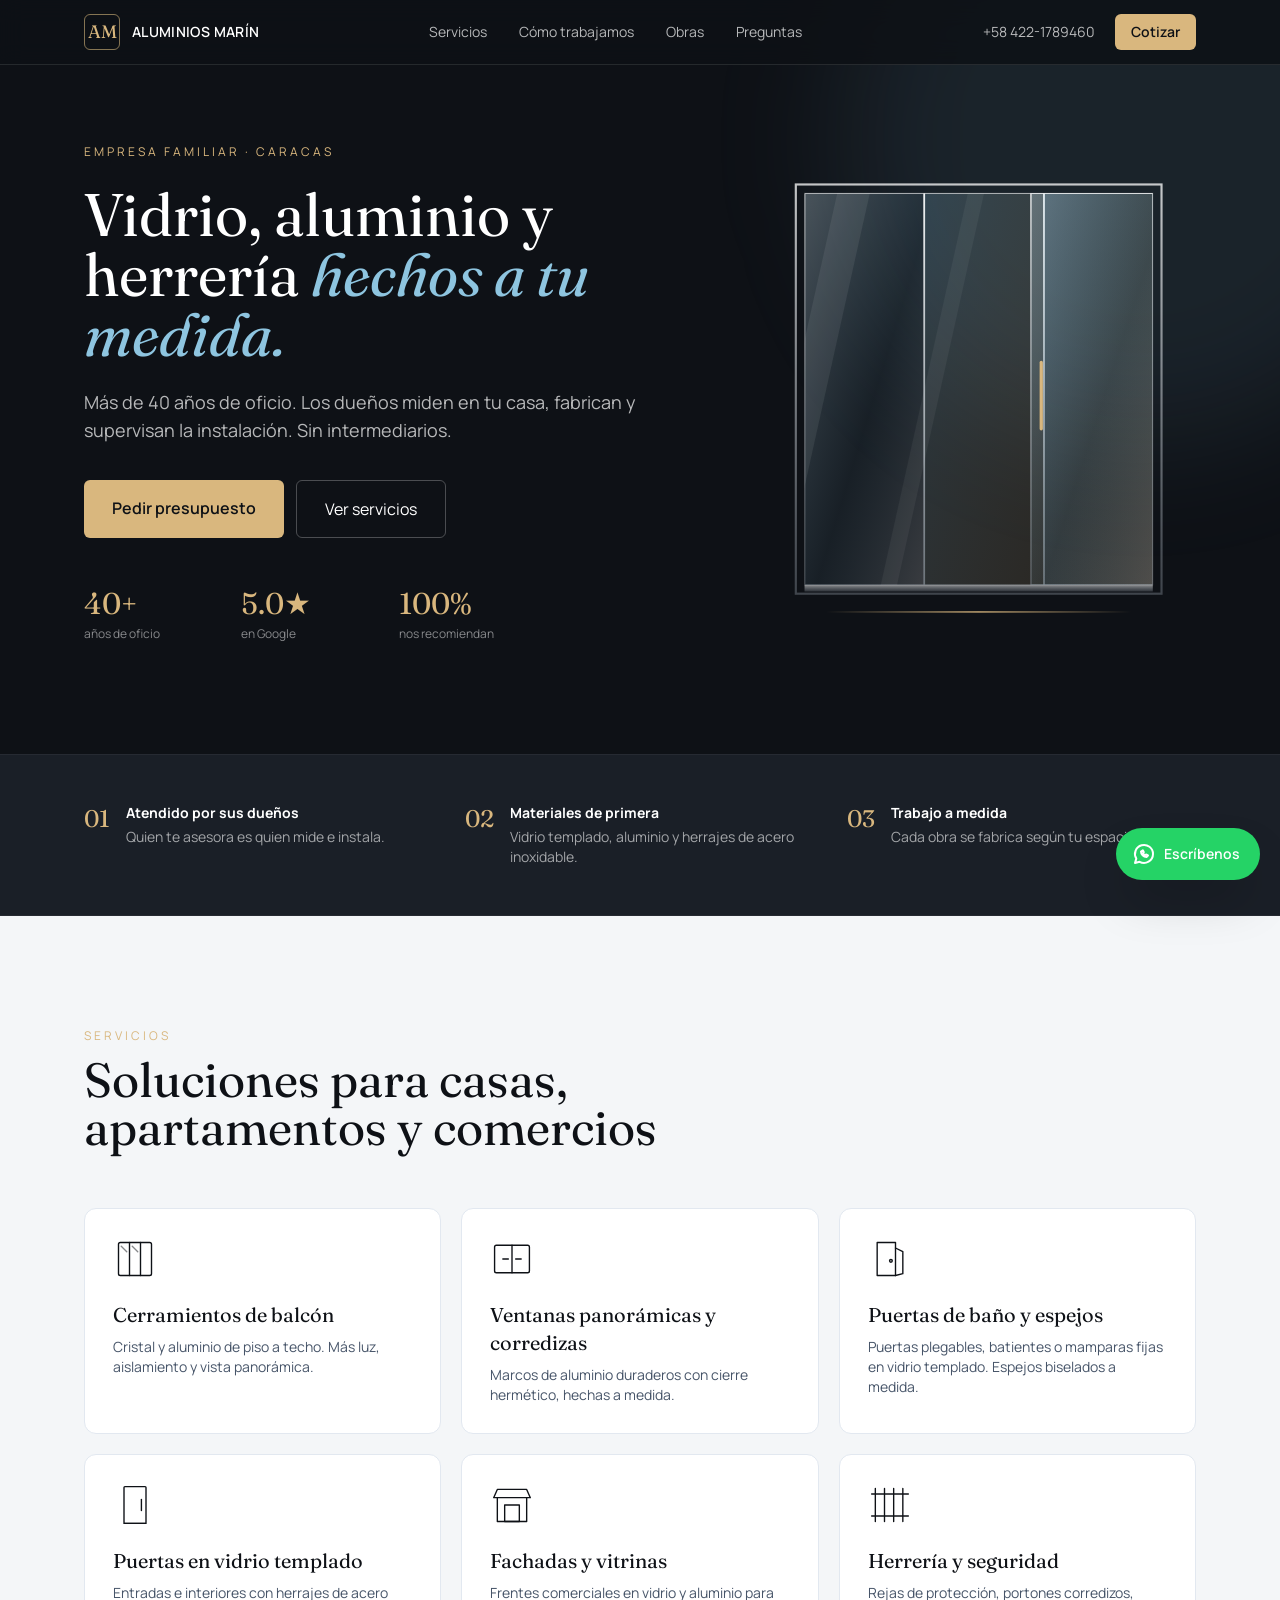
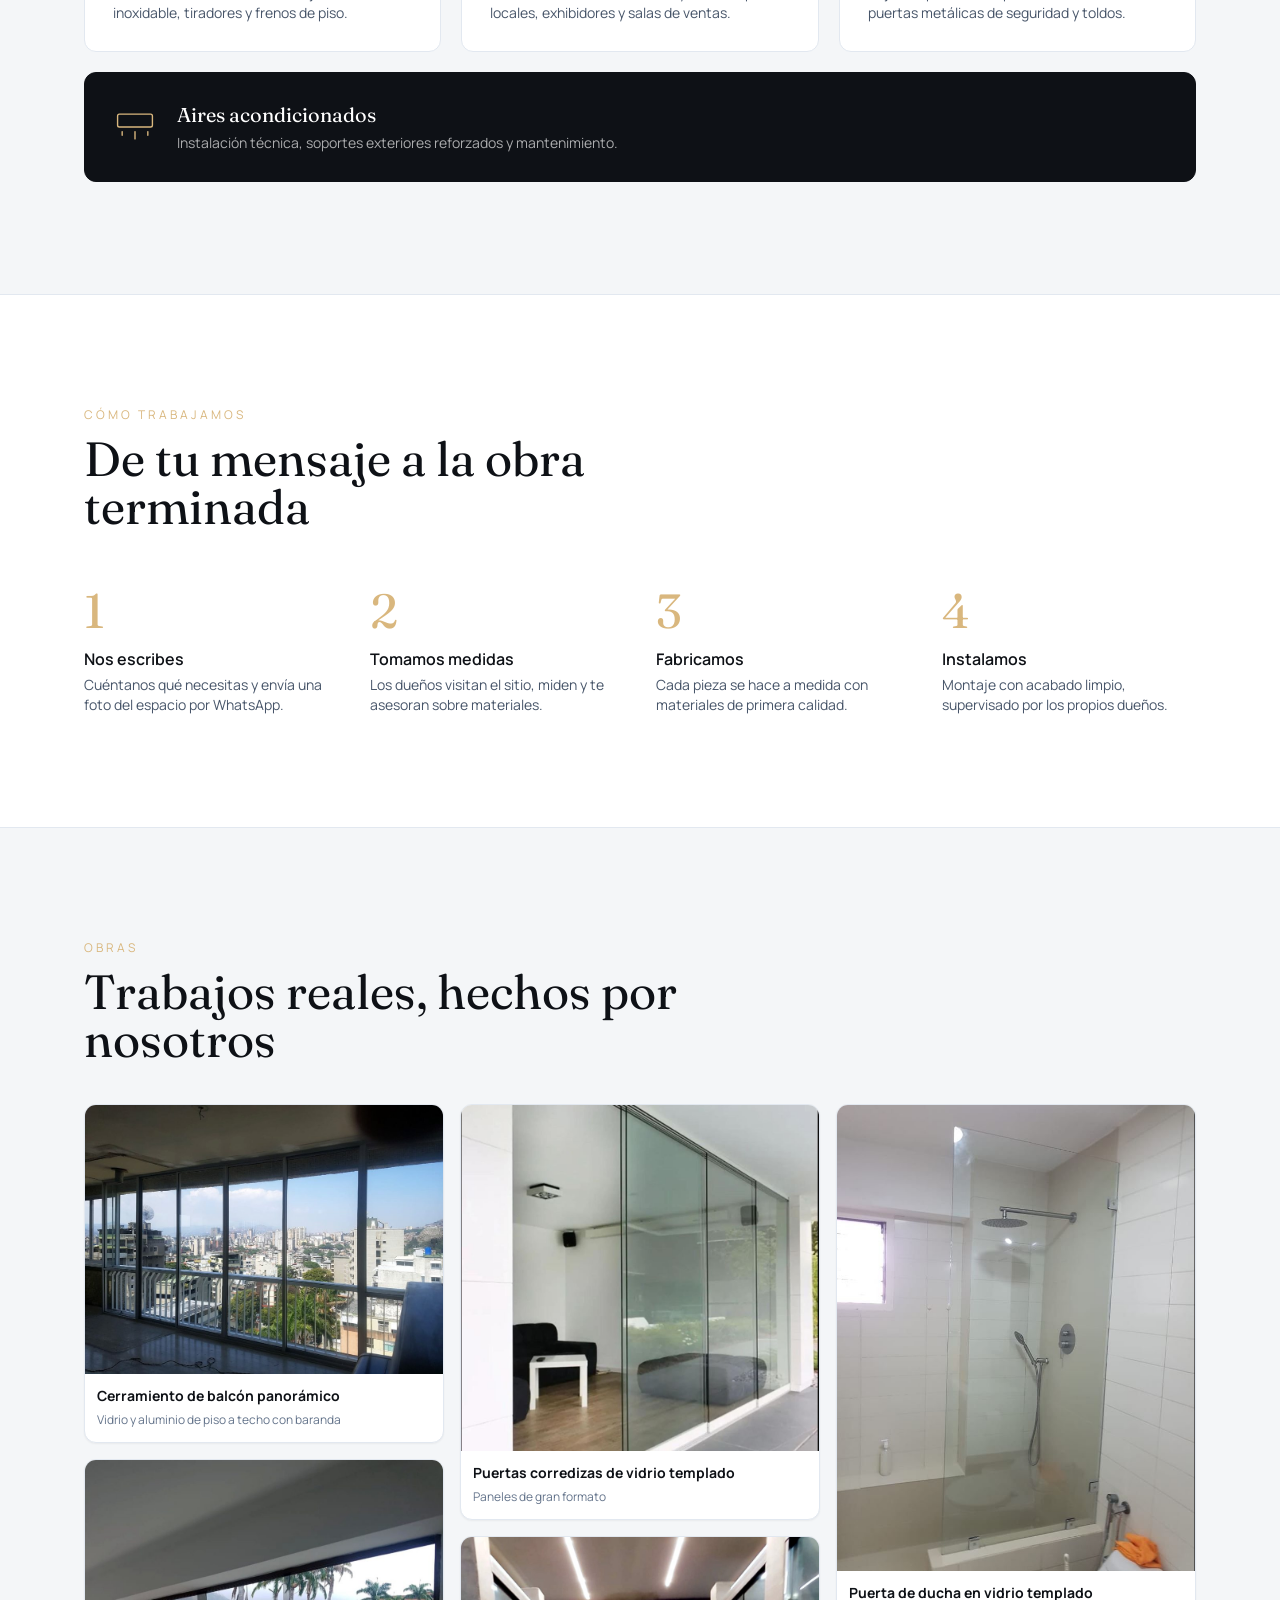
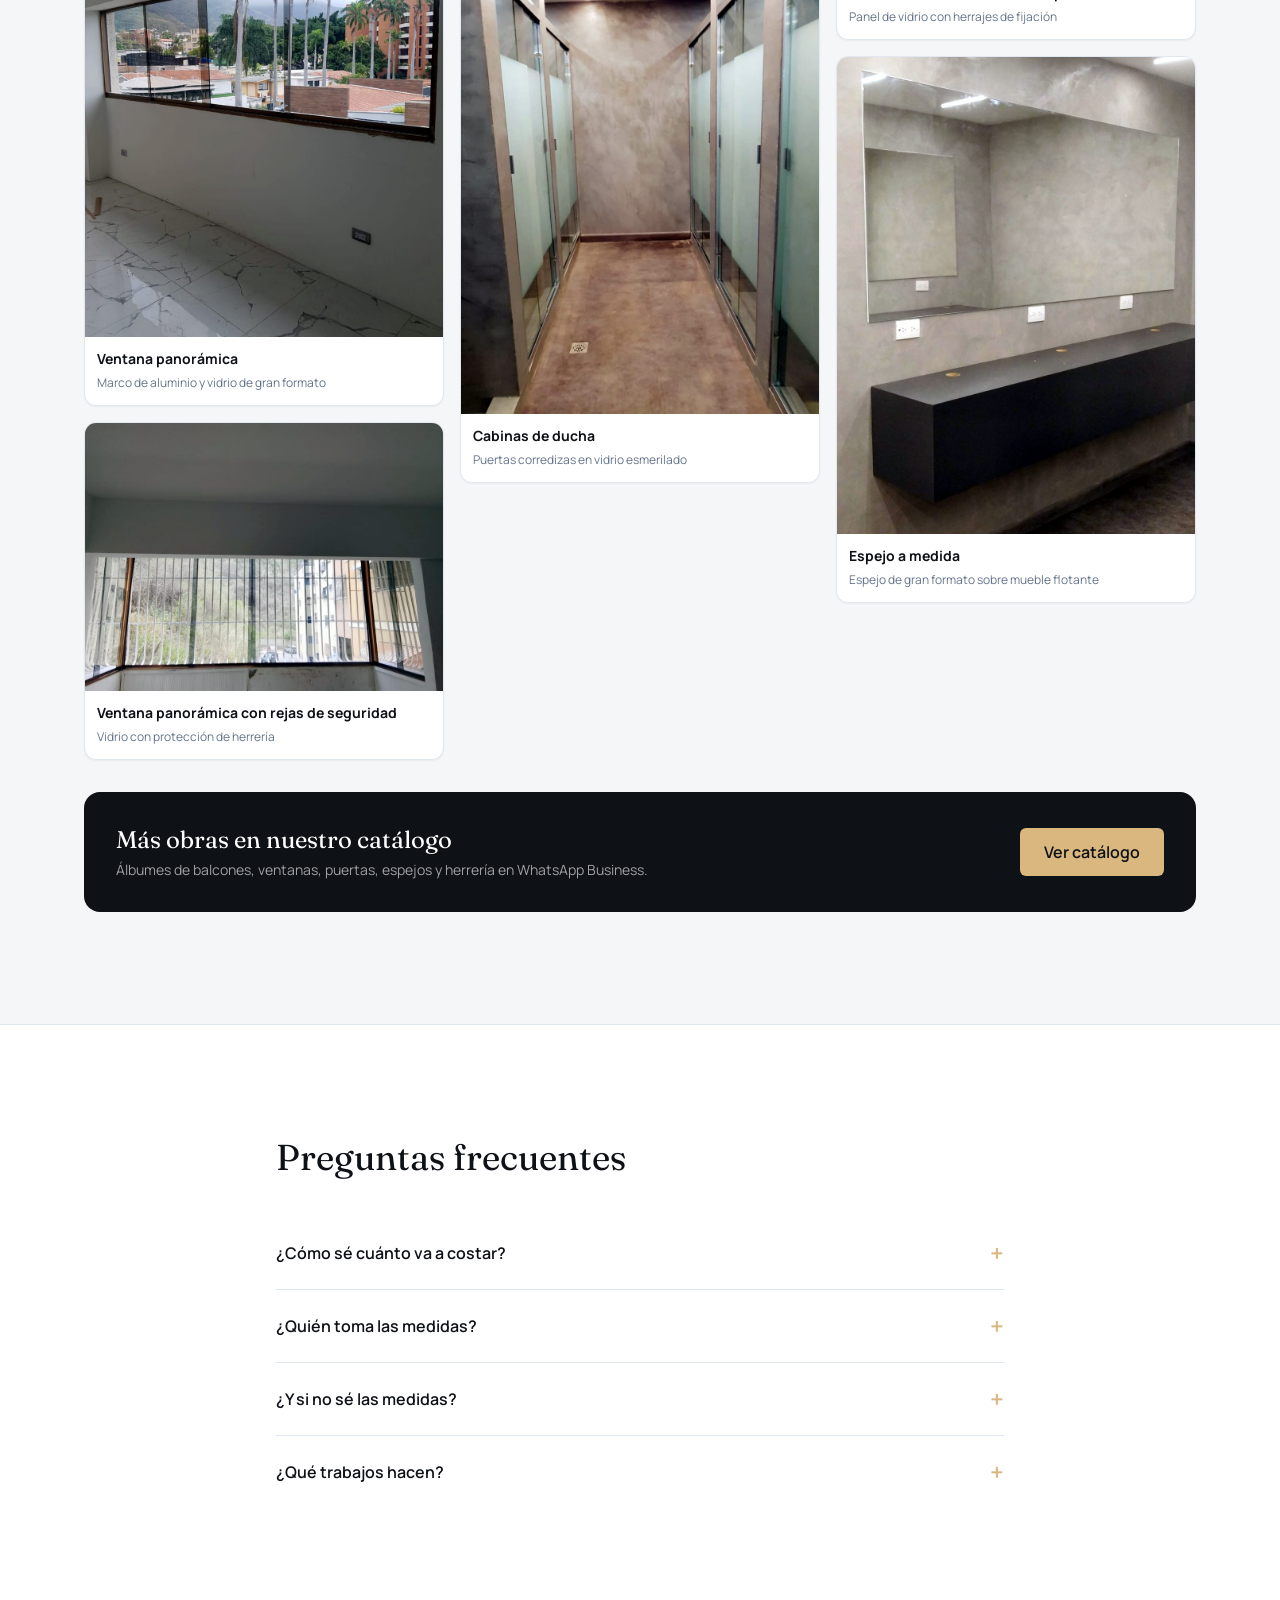
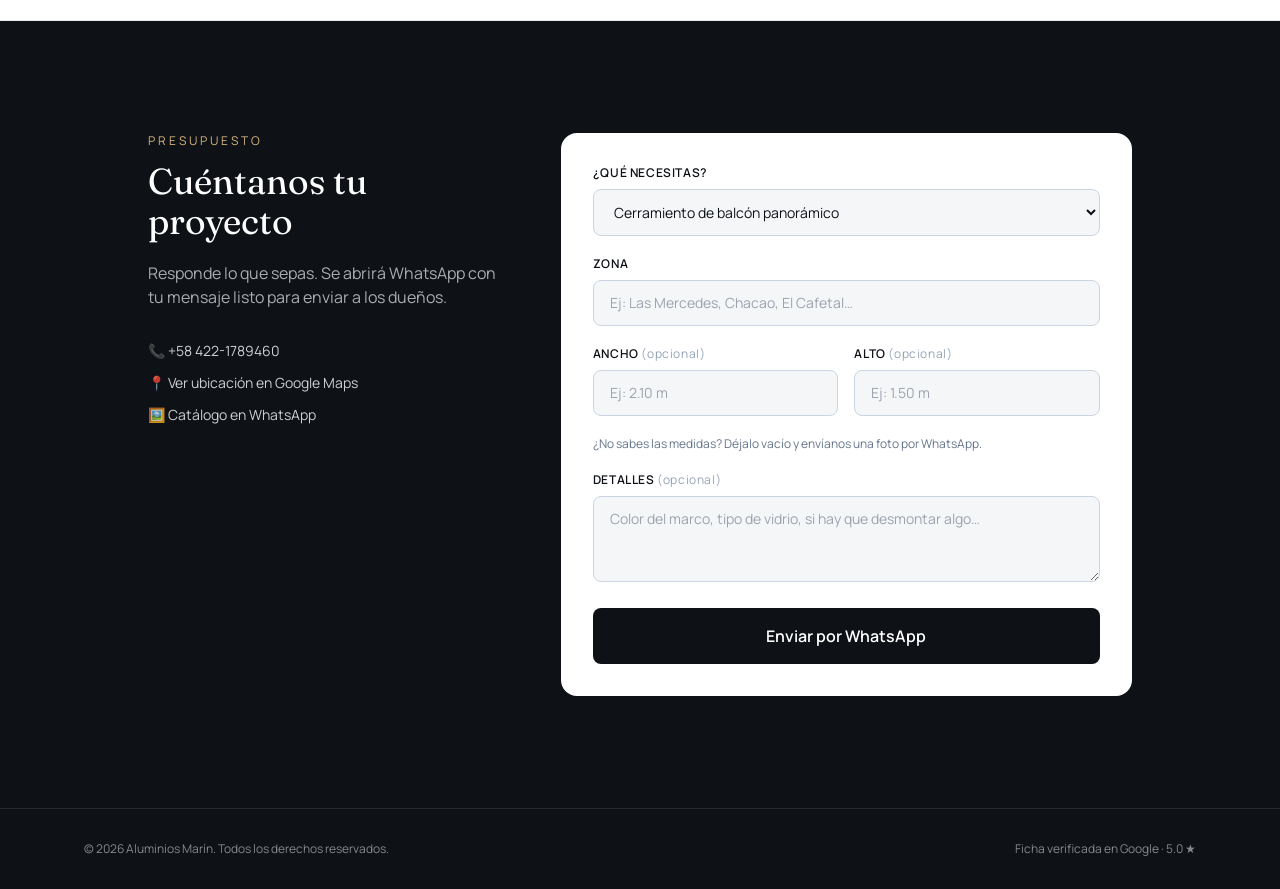
==== index.html @ 62754800 "Rediseño del sitio: CSS compilado, galería de fotos reales, SEO y vista previa para WhatsApp Co-Auth" ====
<!DOCTYPE html>
<html lang="es" class="scroll-smooth">
<head>
<meta charset="UTF-8">
<meta name="viewport" content="width=device-width, initial-scale=1.0">
<title>Aluminios Marín | Cerramientos de Balcón, Ventanas y Puertas de Vidrio en Caracas</title>
<meta name="description" content="Más de 40 años fabricando cerramientos de balcón, ventanas panorámicas, puertas de baño en vidrio templado, espejos y herrería de seguridad en Caracas. Atendido por sus propios dueños.">
<link rel="canonical" href="https://rubenm1906.github.io/aluminios-marin/">
<meta name="theme-color" content="#0e1116">
<link rel="icon" href="favicon.svg" type="image/svg+xml">
<link rel="apple-touch-icon" href="apple-touch-icon.png">

<meta property="og:type" content="website">
<meta property="og:locale" content="es_VE">
<meta property="og:site_name" content="Aluminios Marín">
<meta property="og:url" content="https://rubenm1906.github.io/aluminios-marin/">
<meta property="og:title" content="Aluminios Marín | Vidrio, aluminio y herrería a medida">
<meta property="og:description" content="Más de 40 años de oficio. Los dueños miden, fabrican e instalan. Cotiza por WhatsApp.">
<meta property="og:image" content="https://rubenm1906.github.io/aluminios-marin/og-image.png">
<meta property="og:image:width" content="1200">
<meta property="og:image:height" content="630">
<meta property="og:image:alt" content="Aluminios Marín: cerramientos, ventanas, puertas de vidrio y herrería a medida">
<meta name="twitter:card" content="summary_large_image">
<meta name="twitter:image" content="https://rubenm1906.github.io/aluminios-marin/og-image.png">

<link rel="preconnect" href="https://fonts.googleapis.com">
<link rel="preconnect" href="https://fonts.gstatic.com" crossorigin>
<link href="https://fonts.googleapis.com/css2?family=Fraunces:opsz,wght@9..144,400;9..144,600&family=Manrope:wght@400;500;600;700&display=swap" rel="stylesheet">
<link rel="stylesheet" href="styles.css">


<style>
  body { background:#f4f6f8; }
  .reveal { opacity:0; transform:translateY(24px); transition:opacity .8s ease, transform .8s ease; }
  .reveal.in { opacity:1; transform:none; }
  .glass-grad { background:linear-gradient(135deg, rgba(142,197,224,.35), rgba(142,197,224,.08) 60%, rgba(255,255,255,.25)); }
  @keyframes sheen { 0%{transform:translateX(-140%) skewX(-20deg)} 100%{transform:translateX(340%) skewX(-20deg)} }
  .sheen { animation: sheen 6s ease-in-out infinite; }
  @keyframes slide { 0%,100%{transform:translateX(0)} 50%{transform:translateX(-70px)} }
  .pane-slide { animation: slide 9s ease-in-out infinite; }
  .svc svg { width:44px; height:44px; stroke:currentColor; fill:none; stroke-width:1.5; stroke-linecap:round; stroke-linejoin:round; }
  .svc:hover { transform:translateY(-4px); }
  .svc { transition:transform .3s ease, border-color .3s ease; }
  details > summary { list-style:none; cursor:pointer; }
  details > summary::-webkit-details-marker { display:none; }
  details[open] .plus { transform:rotate(45deg); }
  .plus { transition:transform .25s ease; }
  @media (prefers-reduced-motion: reduce) { .reveal{opacity:1;transform:none;transition:none} .sheen,.pane-slide{animation:none} }
</style>

<script type="application/ld+json">
{
  "@context":"https://schema.org",
  "@type":"HomeAndConstructionBusiness",
  "name":"Aluminios Marín",
  "description":"Cerramientos de balcón, ventanas panorámicas, puertas de vidrio templado, espejos y herrería a medida. Más de 40 años de experiencia.",
  "telephone":"+584221789460",
  "areaServed":"Caracas, Venezuela",
  "aggregateRating":{"@type":"AggregateRating","ratingValue":"5.0","bestRating":"5"},
  "hasMap":"https://maps.app.goo.gl/CcXSpvubEUdtCrMz6?g_st=ac",
  "url":"https://rubenm1906.github.io/aluminios-marin/"
}
</script>
</head>

<body class="font-sans text-ink antialiased selection:bg-champagne selection:text-ink">

<script>
  const WHATSAPP_NUMBER = "584221789460";
  const CATALOG_URL = "https://wa.me/c/584221789460";
  const MAPS_URL = "https://maps.app.goo.gl/CcXSpvubEUdtCrMz6?g_st=ac";
</script>

<!-- HEADER -->
<header id="top" class="fixed inset-x-0 top-0 z-50 bg-ink/85 backdrop-blur-md border-b border-white/10">
  <div class="max-w-6xl mx-auto px-5 h-16 flex items-center justify-between">
    <a href="#" class="flex items-center gap-3">
      <span class="w-9 h-9 rounded-md border border-champagne/60 text-champagne grid place-items-center font-serif text-lg">AM</span>
      <span class="text-white font-semibold tracking-wide text-sm">ALUMINIOS MARÍN</span>
    </a>
    <nav class="hidden md:flex gap-8 text-sm text-white/70">
      <a href="#servicios" class="hover:text-white">Servicios</a>
      <a href="#proceso" class="hover:text-white">Cómo trabajamos</a>
      <a href="#obras" class="hover:text-white">Obras</a>
      <a href="#faq" class="hover:text-white">Preguntas</a>
    </nav>
    <div class="flex items-center gap-2">
      <a href="tel:+584221789460" class="hidden sm:inline text-white/70 hover:text-white text-sm px-3">+58 422-1789460</a>
      <a href="#contacto" class="bg-champagne text-ink text-sm font-semibold px-4 py-2 rounded-md hover:bg-white transition">Cotizar</a>
    </div>
  </div>
</header>

<!-- HERO -->
<section class="relative bg-ink text-white pt-28 pb-20 sm:pt-36 sm:pb-28 overflow-hidden">
  <div class="absolute -top-40 -right-40 w-[600px] h-[600px] rounded-full bg-glass/10 blur-3xl"></div>
  <div class="max-w-6xl mx-auto px-5 grid lg:grid-cols-12 gap-12 items-center relative">
    <div class="lg:col-span-7 reveal">
      <p class="text-champagne text-xs tracking-[.25em] uppercase mb-6">Empresa familiar · Caracas</p>
      <h1 class="font-serif text-4xl sm:text-6xl leading-[1.05] mb-6">
        Vidrio, aluminio y herrería <span class="text-glass italic">hechos a tu medida.</span>
      </h1>
      <p class="text-white/70 text-lg max-w-xl mb-9">
        Más de 40 años de oficio. Los dueños miden en tu casa, fabrican y supervisan la instalación. Sin intermediarios.
      </p>
      <div class="flex flex-col sm:flex-row gap-3">
        <a href="#contacto" class="bg-champagne text-ink font-semibold px-7 py-4 rounded-md text-center hover:bg-white transition">Pedir presupuesto</a>
        <a href="#servicios" class="border border-white/25 px-7 py-4 rounded-md text-center hover:bg-white/10 transition">Ver servicios</a>
      </div>
      <div class="mt-12 grid grid-cols-3 gap-6 max-w-md">
        <div><div class="font-serif text-3xl text-champagne">40+</div><div class="text-xs text-white/50 mt-1">años de oficio</div></div>
        <div><div class="font-serif text-3xl text-champagne">5.0★</div><div class="text-xs text-white/50 mt-1">en Google</div></div>
        <div><div class="font-serif text-3xl text-champagne">100%</div><div class="text-xs text-white/50 mt-1">nos recomiendan</div></div>
      </div>
    </div>

    <!-- Ilustración: paneles de vidrio y aluminio -->
    <div class="lg:col-span-5 reveal" aria-hidden="true">
      <svg viewBox="0 0 400 440" class="w-full max-w-md mx-auto">
        <defs>
          <linearGradient id="gl1" x1="0" y1="0" x2="1" y2="1">
            <stop offset="0" stop-color="#cfe6f2" stop-opacity=".30"/>
            <stop offset=".55" stop-color="#8ec5e0" stop-opacity=".08"/>
            <stop offset="1" stop-color="#ffffff" stop-opacity=".18"/>
          </linearGradient>
          <linearGradient id="gl2" x1="0" y1="0" x2="1" y2="1">
            <stop offset="0" stop-color="#8ec5e0" stop-opacity=".22"/>
            <stop offset="1" stop-color="#d9b77e" stop-opacity=".14"/>
          </linearGradient>
          <linearGradient id="edge" x1="0" y1="0" x2="0" y2="1">
            <stop offset="0" stop-color="#ffffff" stop-opacity=".75"/>
            <stop offset="1" stop-color="#9aa4af" stop-opacity=".35"/>
          </linearGradient>
          <linearGradient id="floor" x1="0" y1="0" x2="1" y2="0">
            <stop offset="0" stop-color="#d9b77e" stop-opacity="0"/>
            <stop offset=".5" stop-color="#d9b77e" stop-opacity=".8"/>
            <stop offset="1" stop-color="#d9b77e" stop-opacity="0"/>
          </linearGradient>
          <clipPath id="frameClip"><rect x="40" y="36" width="320" height="360"/></clipPath>
        </defs>

        <!-- Marco de aluminio (línea fina) -->
        <rect x="32" y="28" width="336" height="376" fill="none" stroke="url(#edge)" stroke-width="2"/>
        <rect x="40" y="36" width="320" height="360" fill="none" stroke="#ffffff" stroke-opacity=".12" stroke-width="1"/>

        <g clip-path="url(#frameClip)">
          <!-- Paneles de vidrio -->
          <rect x="40" y="36" width="110" height="360" fill="url(#gl1)" stroke="url(#edge)" stroke-width="1.5"/>
          <rect x="150" y="36" width="110" height="360" fill="url(#gl2)" stroke="url(#edge)" stroke-width="1.5"/>
          <rect x="260" y="36" width="100" height="360" fill="url(#gl2)" stroke="url(#edge)" stroke-width="1.5"/>
          <g class="pane-slide">
            <rect x="248" y="36" width="116" height="360" fill="url(#gl1)" stroke="url(#edge)" stroke-width="1.5"/>
            <rect x="256" y="190" width="3" height="64" rx="1.5" fill="#d9b77e"/>
          </g>
          <!-- Reflejos fijos -->
          <polygon points="70,36 100,36 20,396 -10,396" fill="#fff" opacity=".07"/>
          <polygon points="190,36 205,36 125,396 110,396" fill="#fff" opacity=".05"/>
          <!-- Brillo que cruza -->
          <rect x="0" y="30" width="36" height="372" fill="#fff" opacity=".12" class="sheen"/>
        </g>

        <!-- Riel inferior -->
        <rect x="40" y="396" width="320" height="6" fill="url(#edge)" opacity=".7"/>
        <rect x="60" y="420" width="280" height="1.5" fill="url(#floor)"/>
      </svg>
    </div>
  </div>
</section>

<!-- CONFIANZA -->
<section class="bg-graphite text-white py-12 border-y border-white/5">
  <div class="max-w-6xl mx-auto px-5 grid sm:grid-cols-3 gap-8 text-sm">
    <div class="reveal flex gap-4"><span class="text-champagne font-serif text-2xl">01</span><p><strong class="block mb-1">Atendido por sus dueños</strong><span class="text-white/60">Quien te asesora es quien mide e instala.</span></p></div>
    <div class="reveal flex gap-4"><span class="text-champagne font-serif text-2xl">02</span><p><strong class="block mb-1">Materiales de primera</strong><span class="text-white/60">Vidrio templado, aluminio y herrajes de acero inoxidable.</span></p></div>
    <div class="reveal flex gap-4"><span class="text-champagne font-serif text-2xl">03</span><p><strong class="block mb-1">Trabajo a medida</strong><span class="text-white/60">Cada obra se fabrica según tu espacio.</span></p></div>
  </div>
</section>

<!-- SERVICIOS -->
<section id="servicios" class="py-20 sm:py-28">
  <div class="max-w-6xl mx-auto px-5">
    <div class="max-w-2xl mb-14 reveal">
      <p class="text-xs tracking-[.25em] uppercase text-champagne mb-3">Servicios</p>
      <h2 class="font-serif text-3xl sm:text-5xl leading-tight">Soluciones para casas, apartamentos y comercios</h2>
    </div>

    <div class="grid sm:grid-cols-2 lg:grid-cols-3 gap-5">

      <article class="svc reveal bg-white border border-slate-200 hover:border-champagne rounded-xl p-7 text-ink">
        <svg viewBox="0 0 48 48"><rect x="6" y="6" width="36" height="36" rx="2"/><path d="M18 6v36M30 6v36"/><path d="M9 10l6 6M21 10l6 6" opacity=".5"/></svg>
        <h3 class="font-serif text-xl mt-5 mb-2">Cerramientos de balcón</h3>
        <p class="text-sm text-slate-600">Cristal y aluminio de piso a techo. Más luz, aislamiento y vista panorámica.</p>
      </article>

      <article class="svc reveal bg-white border border-slate-200 hover:border-champagne rounded-xl p-7 text-ink">
        <svg viewBox="0 0 48 48"><rect x="5" y="9" width="38" height="30" rx="2"/><path d="M24 9v30"/><path d="M28 24h6" /><path d="M14 24h6"/></svg>
        <h3 class="font-serif text-xl mt-5 mb-2">Ventanas panorámicas y corredizas</h3>
        <p class="text-sm text-slate-600">Marcos de aluminio duraderos con cierre hermético, hechas a medida.</p>
      </article>

      <article class="svc reveal bg-white border border-slate-200 hover:border-champagne rounded-xl p-7 text-ink">
        <svg viewBox="0 0 48 48"><path d="M10 6h20v36H10z"/><path d="M30 12l8 4v24l-8 2"/><circle cx="25" cy="26" r="1.5"/></svg>
        <h3 class="font-serif text-xl mt-5 mb-2">Puertas de baño y espejos</h3>
        <p class="text-sm text-slate-600">Puertas plegables, batientes o mamparas fijas en vidrio templado. Espejos biselados a medida.</p>
      </article>

      <article class="svc reveal bg-white border border-slate-200 hover:border-champagne rounded-xl p-7 text-ink">
        <svg viewBox="0 0 48 48"><rect x="12" y="4" width="24" height="40" rx="1"/><path d="M12 44h24"/><path d="M31 18v12"/></svg>
        <h3 class="font-serif text-xl mt-5 mb-2">Puertas en vidrio templado</h3>
        <p class="text-sm text-slate-600">Entradas e interiores con herrajes de acero inoxidable, tiradores y frenos de piso.</p>
      </article>

      <article class="svc reveal bg-white border border-slate-200 hover:border-champagne rounded-xl p-7 text-ink">
        <svg viewBox="0 0 48 48"><path d="M4 16h40l-4-9H8z"/><path d="M8 16v26h32V16"/><rect x="16" y="24" width="16" height="18"/></svg>
        <h3 class="font-serif text-xl mt-5 mb-2">Fachadas y vitrinas</h3>
        <p class="text-sm text-slate-600">Frentes comerciales en vidrio y aluminio para locales, exhibidores y salas de ventas.</p>
      </article>

      <article class="svc reveal bg-white border border-slate-200 hover:border-champagne rounded-xl p-7 text-ink">
        <svg viewBox="0 0 48 48"><path d="M8 6v36M18 6v36M28 6v36M38 6v36"/><path d="M4 12h40M4 36h40"/></svg>
        <h3 class="font-serif text-xl mt-5 mb-2">Herrería y seguridad</h3>
        <p class="text-sm text-slate-600">Rejas de protección, portones corredizos, puertas metálicas de seguridad y toldos.</p>
      </article>

      <article class="svc reveal bg-ink text-white rounded-xl p-7 sm:col-span-2 lg:col-span-3 flex flex-col sm:flex-row sm:items-center gap-5 border border-ink">
        <svg viewBox="0 0 48 48" class="text-champagne shrink-0"><rect x="5" y="10" width="38" height="14" rx="2"/><path d="M10 29v4M24 29v8M38 29v4"/></svg>
        <div>
          <h3 class="font-serif text-xl mb-1">Aires acondicionados</h3>
          <p class="text-sm text-white/65">Instalación técnica, soportes exteriores reforzados y mantenimiento.</p>
        </div>
      </article>
    </div>
  </div>
</section>

<!-- PROCESO -->
<section id="proceso" class="py-20 sm:py-28 bg-white border-y border-slate-200">
  <div class="max-w-6xl mx-auto px-5">
    <div class="max-w-2xl mb-14 reveal">
      <p class="text-xs tracking-[.25em] uppercase text-champagne mb-3">Cómo trabajamos</p>
      <h2 class="font-serif text-3xl sm:text-5xl leading-tight">De tu mensaje a la obra terminada</h2>
    </div>
    <ol class="grid md:grid-cols-4 gap-8">
      <li class="reveal"><div class="font-serif text-5xl text-champagne mb-3">1</div><h3 class="font-semibold mb-1">Nos escribes</h3><p class="text-sm text-slate-600">Cuéntanos qué necesitas y envía una foto del espacio por WhatsApp.</p></li>
      <li class="reveal"><div class="font-serif text-5xl text-champagne mb-3">2</div><h3 class="font-semibold mb-1">Tomamos medidas</h3><p class="text-sm text-slate-600">Los dueños visitan el sitio, miden y te asesoran sobre materiales.</p></li>
      <li class="reveal"><div class="font-serif text-5xl text-champagne mb-3">3</div><h3 class="font-semibold mb-1">Fabricamos</h3><p class="text-sm text-slate-600">Cada pieza se hace a medida con materiales de primera calidad.</p></li>
      <li class="reveal"><div class="font-serif text-5xl text-champagne mb-3">4</div><h3 class="font-semibold mb-1">Instalamos</h3><p class="text-sm text-slate-600">Montaje con acabado limpio, supervisado por los propios dueños.</p></li>
    </ol>
  </div>
</section>

<!-- OBRAS -->
<section id="obras" class="py-20 sm:py-28">
  <div class="max-w-6xl mx-auto px-5">
    <div class="max-w-2xl mb-10 reveal">
      <p class="text-xs tracking-[.25em] uppercase text-champagne mb-3">Obras</p>
      <h2 class="font-serif text-3xl sm:text-5xl leading-tight">Trabajos reales, hechos por nosotros</h2>
    </div>
    <div class="columns-2 md:columns-3 gap-4">
      <figure class="reveal break-inside-avoid mb-4 overflow-hidden rounded-xl bg-white border border-slate-200 shadow-sm">
        <a href="fotos/balcon-panoramico.jpg" target="_blank" rel="noopener"><img src="fotos/balcon-panoramico.jpg" width="900" height="675" loading="lazy" alt="Cerramiento de balcón panorámico: vidrio y aluminio de piso a techo con baranda" class="w-full h-auto block"></a>
        <figcaption class="p-3"><strong class="block text-sm">Cerramiento de balcón panorámico</strong><span class="text-xs text-slate-500">Vidrio y aluminio de piso a techo con baranda</span></figcaption>
      </figure>
      <figure class="reveal break-inside-avoid mb-4 overflow-hidden rounded-xl bg-white border border-slate-200 shadow-sm">
        <a href="fotos/ventana-panoramica.jpg" target="_blank" rel="noopener"><img src="fotos/ventana-panoramica.jpg" width="900" height="1200" loading="lazy" alt="Ventana panorámica: marco de aluminio y vidrio de gran formato" class="w-full h-auto block"></a>
        <figcaption class="p-3"><strong class="block text-sm">Ventana panorámica</strong><span class="text-xs text-slate-500">Marco de aluminio y vidrio de gran formato</span></figcaption>
      </figure>
      <figure class="reveal break-inside-avoid mb-4 overflow-hidden rounded-xl bg-white border border-slate-200 shadow-sm">
        <a href="fotos/ventana-panoramica-rejas.jpg" target="_blank" rel="noopener"><img src="fotos/ventana-panoramica-rejas.jpg" width="900" height="675" loading="lazy" alt="Ventana panorámica con rejas de seguridad: vidrio con protección de herrería" class="w-full h-auto block"></a>
        <figcaption class="p-3"><strong class="block text-sm">Ventana panorámica con rejas de seguridad</strong><span class="text-xs text-slate-500">Vidrio con protección de herrería</span></figcaption>
      </figure>
      <figure class="reveal break-inside-avoid mb-4 overflow-hidden rounded-xl bg-white border border-slate-200 shadow-sm">
        <a href="fotos/puertas-corredizas-vidrio.jpg" target="_blank" rel="noopener"><img src="fotos/puertas-corredizas-vidrio.jpg" width="868" height="839" loading="lazy" alt="Puertas corredizas de vidrio templado: paneles de gran formato" class="w-full h-auto block"></a>
        <figcaption class="p-3"><strong class="block text-sm">Puertas corredizas de vidrio templado</strong><span class="text-xs text-slate-500">Paneles de gran formato</span></figcaption>
      </figure>
      <figure class="reveal break-inside-avoid mb-4 overflow-hidden rounded-xl bg-white border border-slate-200 shadow-sm">
        <a href="fotos/cabinas-ducha.jpg" target="_blank" rel="noopener"><img src="fotos/cabinas-ducha.jpg" width="900" height="1200" loading="lazy" alt="Cabinas de ducha: puertas corredizas en vidrio esmerilado" class="w-full h-auto block"></a>
        <figcaption class="p-3"><strong class="block text-sm">Cabinas de ducha</strong><span class="text-xs text-slate-500">Puertas corredizas en vidrio esmerilado</span></figcaption>
      </figure>
      <figure class="reveal break-inside-avoid mb-4 overflow-hidden rounded-xl bg-white border border-slate-200 shadow-sm">
        <a href="fotos/puerta-ducha-vidrio.jpg" target="_blank" rel="noopener"><img src="fotos/puerta-ducha-vidrio.jpg" width="690" height="898" loading="lazy" alt="Puerta de ducha en vidrio templado: panel de vidrio con herrajes de fijación" class="w-full h-auto block"></a>
        <figcaption class="p-3"><strong class="block text-sm">Puerta de ducha en vidrio templado</strong><span class="text-xs text-slate-500">Panel de vidrio con herrajes de fijación</span></figcaption>
      </figure>
      <figure class="reveal break-inside-avoid mb-4 overflow-hidden rounded-xl bg-white border border-slate-200 shadow-sm">
        <a href="fotos/espejo-a-medida.jpg" target="_blank" rel="noopener"><img src="fotos/espejo-a-medida.jpg" width="900" height="1200" loading="lazy" alt="Espejo a medida: espejo de gran formato sobre mueble flotante" class="w-full h-auto block"></a>
        <figcaption class="p-3"><strong class="block text-sm">Espejo a medida</strong><span class="text-xs text-slate-500">Espejo de gran formato sobre mueble flotante</span></figcaption>
      </figure>
    </div>
    <div class="reveal mt-8 bg-ink text-white rounded-2xl p-8 flex flex-col sm:flex-row items-center justify-between gap-5">
      <div>
        <h3 class="font-serif text-2xl mb-1">Más obras en nuestro catálogo</h3>
        <p class="text-white/60 text-sm">Álbumes de balcones, ventanas, puertas, espejos y herrería en WhatsApp Business.</p>
      </div>
      <a href="https://wa.me/c/584221789460" target="_blank" rel="noopener" class="bg-champagne text-ink font-semibold px-6 py-3 rounded-md hover:bg-white transition whitespace-nowrap">Ver catálogo</a>
    </div>
  </div>
</section>

<!-- FAQ -->
<section id="faq" class="py-20 sm:py-28 bg-white border-y border-slate-200">
  <div class="max-w-3xl mx-auto px-5">
    <h2 class="font-serif text-3xl sm:text-4xl mb-10 reveal">Preguntas frecuentes</h2>
    <div class="divide-y divide-slate-200 reveal">
      <details class="py-5"><summary class="flex justify-between items-center font-semibold">¿Cómo sé cuánto va a costar?<span class="plus text-2xl text-champagne">+</span></summary><p class="text-sm text-slate-600 mt-3">Llena el formulario o escríbenos por WhatsApp con medidas aproximadas y una foto. Los dueños te responden con una estimación.</p></details>
      <details class="py-5"><summary class="flex justify-between items-center font-semibold">¿Quién toma las medidas?<span class="plus text-2xl text-champagne">+</span></summary><p class="text-sm text-slate-600 mt-3">Los propios dueños de la empresa visitan el sitio, toman las medidas e inspeccionan la instalación.</p></details>
      <details class="py-5"><summary class="flex justify-between items-center font-semibold">¿Y si no sé las medidas?<span class="plus text-2xl text-champagne">+</span></summary><p class="text-sm text-slate-600 mt-3">No hay problema. Con una foto y la zona donde estás podemos orientarte, y la medida exacta la tomamos en sitio.</p></details>
      <details class="py-5"><summary class="flex justify-between items-center font-semibold">¿Qué trabajos hacen?<span class="plus text-2xl text-champagne">+</span></summary><p class="text-sm text-slate-600 mt-3">Cerramientos de balcón, ventanas, puertas y mamparas de vidrio templado, espejos, fachadas comerciales, herrería de seguridad, toldos e instalación de aires acondicionados.</p></details>
      <!-- Puedes añadir: zonas de cobertura, formas de pago, garantía, tiempos de entrega -->
    </div>
  </div>
</section>

<!-- CONTACTO -->
<section id="contacto" class="py-20 sm:py-28 bg-ink text-white">
  <div class="max-w-5xl mx-auto px-5 grid lg:grid-cols-5 gap-12">
    <div class="lg:col-span-2 reveal">
      <p class="text-xs tracking-[.25em] uppercase text-champagne mb-3">Presupuesto</p>
      <h2 class="font-serif text-3xl sm:text-4xl leading-tight mb-5">Cuéntanos tu proyecto</h2>
      <p class="text-white/65 mb-8">Responde lo que sepas. Se abrirá WhatsApp con tu mensaje listo para enviar a los dueños.</p>
      <ul class="space-y-3 text-sm text-white/80">
        <li><a href="tel:+584221789460" class="hover:text-champagne">📞 +58 422-1789460</a></li>
        <li><a href="https://maps.app.goo.gl/CcXSpvubEUdtCrMz6?g_st=ac" target="_blank" rel="noopener" class="hover:text-champagne">📍 Ver ubicación en Google Maps</a></li>
        <li><a href="https://wa.me/c/584221789460" target="_blank" rel="noopener" class="hover:text-champagne">🖼️ Catálogo en WhatsApp</a></li>
      </ul>
    </div>

    <form id="quoteForm" onsubmit="handleQuoteSubmit(event)" class="lg:col-span-3 bg-white text-ink rounded-2xl p-6 sm:p-8 space-y-5 reveal">
      <div>
        <label for="quoteService" class="block text-xs font-semibold uppercase tracking-wider mb-2">¿Qué necesitas?</label>
        <select id="quoteService" required class="w-full px-4 py-3 bg-mist border border-slate-300 rounded-lg focus:ring-2 focus:ring-champagne outline-none text-sm">
          <option>Cerramiento de balcón panorámico</option>
          <option>Ventanas panorámicas y corredizas</option>
          <option>Puerta de baño o espejo a medida</option>
          <option>Puerta batiente en vidrio templado</option>
          <option>Fachada o vitrina comercial</option>
          <option>Herrería (rejas, portones, toldos)</option>
          <option>Aire acondicionado (instalación / mantenimiento)</option>
        </select>
      </div>
      <div>
        <label for="quoteZone" class="block text-xs font-semibold uppercase tracking-wider mb-2">Zona</label>
        <input id="quoteZone" required placeholder="Ej: Las Mercedes, Chacao, El Cafetal…" class="w-full px-4 py-3 bg-mist border border-slate-300 rounded-lg focus:ring-2 focus:ring-champagne outline-none text-sm">
      </div>
      <div class="grid sm:grid-cols-2 gap-4">
        <div>
          <label for="quoteWidth" class="block text-xs font-semibold uppercase tracking-wider mb-2">Ancho <span class="text-slate-400 normal-case font-normal">(opcional)</span></label>
          <input id="quoteWidth" placeholder="Ej: 2.10 m" class="w-full px-4 py-3 bg-mist border border-slate-300 rounded-lg focus:ring-2 focus:ring-champagne outline-none text-sm">
        </div>
        <div>
          <label for="quoteHeight" class="block text-xs font-semibold uppercase tracking-wider mb-2">Alto <span class="text-slate-400 normal-case font-normal">(opcional)</span></label>
          <input id="quoteHeight" placeholder="Ej: 1.50 m" class="w-full px-4 py-3 bg-mist border border-slate-300 rounded-lg focus:ring-2 focus:ring-champagne outline-none text-sm">
        </div>
      </div>
      <p class="text-xs text-slate-500 -mt-2">¿No sabes las medidas? Déjalo vacío y envíanos una foto por WhatsApp.</p>
      <div>
        <label for="quoteDetails" class="block text-xs font-semibold uppercase tracking-wider mb-2">Detalles <span class="text-slate-400 normal-case font-normal">(opcional)</span></label>
        <textarea id="quoteDetails" rows="3" placeholder="Color del marco, tipo de vidrio, si hay que desmontar algo…" class="w-full px-4 py-3 bg-mist border border-slate-300 rounded-lg focus:ring-2 focus:ring-champagne outline-none text-sm"></textarea>
      </div>
      <button type="submit" class="w-full py-4 bg-ink hover:bg-champagne hover:text-ink text-white font-semibold rounded-lg transition">Enviar por WhatsApp</button>
    </form>
  </div>
</section>

<!-- FOOTER -->
<footer class="bg-ink border-t border-white/10 text-white/50 text-xs py-8">
  <div class="max-w-6xl mx-auto px-5 flex flex-col sm:flex-row justify-between gap-3">
    <span>© <span id="year"></span> Aluminios Marín. Todos los derechos reservados.</span>
    <a href="https://maps.app.goo.gl/CcXSpvubEUdtCrMz6?g_st=ac" target="_blank" rel="noopener" class="hover:text-white">Ficha verificada en Google · 5.0 ★</a>
  </div>
</footer>

<!-- Botón flotante: abre chat directo con mensaje precargado -->
<a id="fab" href="#" target="_blank" rel="noopener" aria-label="Escribir por WhatsApp"
   class="fixed bottom-5 right-5 z-50 flex items-center gap-2 bg-[#25D366] text-white font-semibold text-sm pl-4 pr-5 py-3.5 rounded-full shadow-2xl hover:scale-105 transition">
  <svg viewBox="0 0 24 24" class="w-6 h-6" fill="none" stroke="currentColor" stroke-width="2" stroke-linecap="round" stroke-linejoin="round"><path d="M21 12a9 9 0 0 1-13.4 7.8L3 21l1.300-4.400A9 9 0 1 1 21 12z"/><path d="M9 9.500c0 3 2.500 5.500 5.500 5.500l1.500-1.500-2-1-1 .8c-.8-.4-1.600-1.200-2-2l.8-1-1-2z"/></svg>
  <span class="hidden sm:inline">Escríbenos</span>
</a>

<script>
  // Año
  document.getElementById('year').textContent = new Date().getFullYear();

  // Botón flotante con mensaje precargado
  document.getElementById('fab').href =
    `https://wa.me/${WHATSAPP_NUMBER}?text=${encodeURIComponent('Hola Aluminios Marín, quisiera información sobre un trabajo.')}`;

  // Animaciones al hacer scroll
  const io = new IntersectionObserver(entries => {
    entries.forEach(e => { if (e.isIntersecting) { e.target.classList.add('in'); io.unobserve(e.target); } });
  }, { threshold: .12 });
  document.querySelectorAll('.reveal').forEach(el => io.observe(el));

  // Cotizador -> WhatsApp
  function handleQuoteSubmit(e) {
    e.preventDefault();
    const v = id => document.getElementById(id).value.trim();
    const lines = [
      'Hola Aluminios Marín, me interesa cotizar:',
      '',
      `*Servicio:* ${v('quoteService')}`,
      `*Zona:* ${v('quoteZone')}`,
      `*Ancho aprox.:* ${v('quoteWidth') || 'Lo envío con foto'}`,
      `*Alto aprox.:* ${v('quoteHeight') || 'Lo envío con foto'}`,
      `*Detalles:* ${v('quoteDetails') || 'Sin detalles adicionales'}`,
      '',
      'Quedo atento a su respuesta. ¡Gracias!'
    ];
    window.open(`https://wa.me/${WHATSAPP_NUMBER}?text=${encodeURIComponent(lines.join('\n'))}`, '_blank');
  }
</script>
</body>
</html>
---- styles.css ----
*,:after,:before{--tw-border-spacing-x:0;--tw-border-spacing-y:0;--tw-translate-x:0;--tw-translate-y:0;--tw-rotate:0;--tw-skew-x:0;--tw-skew-y:0;--tw-scale-x:1;--tw-scale-y:1;--tw-pan-x: ;--tw-pan-y: ;--tw-pinch-zoom: ;--tw-scroll-snap-strictness:proximity;--tw-gradient-from-position: ;--tw-gradient-via-position: ;--tw-gradient-to-position: ;--tw-ordinal: ;--tw-slashed-zero: ;--tw-numeric-figure: ;--tw-numeric-spacing: ;--tw-numeric-fraction: ;--tw-ring-inset: ;--tw-ring-offset-width:0px;--tw-ring-offset-color:#fff;--tw-ring-color:rgba(59,130,246,.5);--tw-ring-offset-shadow:0 0 #0000;--tw-ring-shadow:0 0 #0000;--tw-shadow:0 0 #0000;--tw-shadow-colored:0 0 #0000;--tw-blur: ;--tw-brightness: ;--tw-contrast: ;--tw-grayscale: ;--tw-hue-rotate: ;--tw-invert: ;--tw-saturate: ;--tw-sepia: ;--tw-drop-shadow: ;--tw-backdrop-blur: ;--tw-backdrop-brightness: ;--tw-backdrop-contrast: ;--tw-backdrop-grayscale: ;--tw-backdrop-hue-rotate: ;--tw-backdrop-invert: ;--tw-backdrop-opacity: ;--tw-backdrop-saturate: ;--tw-backdrop-sepia: ;--tw-contain-size: ;--tw-contain-layout: ;--tw-contain-paint: ;--tw-contain-style: }::backdrop{--tw-border-spacing-x:0;--tw-border-spacing-y:0;--tw-translate-x:0;--tw-translate-y:0;--tw-rotate:0;--tw-skew-x:0;--tw-skew-y:0;--tw-scale-x:1;--tw-scale-y:1;--tw-pan-x: ;--tw-pan-y: ;--tw-pinch-zoom: ;--tw-scroll-snap-strictness:proximity;--tw-gradient-from-position: ;--tw-gradient-via-position: ;--tw-gradient-to-position: ;--tw-ordinal: ;--tw-slashed-zero: ;--tw-numeric-figure: ;--tw-numeric-spacing: ;--tw-numeric-fraction: ;--tw-ring-inset: ;--tw-ring-offset-width:0px;--tw-ring-offset-color:#fff;--tw-ring-color:rgba(59,130,246,.5);--tw-ring-offset-shadow:0 0 #0000;--tw-ring-shadow:0 0 #0000;--tw-shadow:0 0 #0000;--tw-shadow-colored:0 0 #0000;--tw-blur: ;--tw-brightness: ;--tw-contrast: ;--tw-grayscale: ;--tw-hue-rotate: ;--tw-invert: ;--tw-saturate: ;--tw-sepia: ;--tw-drop-shadow: ;--tw-backdrop-blur: ;--tw-backdrop-brightness: ;--tw-backdrop-contrast: ;--tw-backdrop-grayscale: ;--tw-backdrop-hue-rotate: ;--tw-backdrop-invert: ;--tw-backdrop-opacity: ;--tw-backdrop-saturate: ;--tw-backdrop-sepia: ;--tw-contain-size: ;--tw-contain-layout: ;--tw-contain-paint: ;--tw-contain-style: }/*! tailwindcss v3.4.17 | MIT License | https://tailwindcss.com*/*,:after,:before{border:0 solid #e5e7eb;box-sizing:border-box}:after,:before{--tw-content:""}:host,html{line-height:1.5;-webkit-text-size-adjust:100%;font-family:Manrope,sans-serif;font-feature-settings:normal;font-variation-settings:normal;-moz-tab-size:4;-o-tab-size:4;tab-size:4;-webkit-tap-highlight-color:transparent}body{line-height:inherit;margin:0}hr{border-top-width:1px;color:inherit;height:0}abbr:where([title]){-webkit-text-decoration:underline dotted;text-decoration:underline dotted}h1,h2,h3,h4,h5,h6{font-size:inherit;font-weight:inherit}a{color:inherit;text-decoration:inherit}b,strong{font-weight:bolder}code,kbd,pre,samp{font-family:ui-monospace,SFMono-Regular,Menlo,Monaco,Consolas,Liberation Mono,Courier New,monospace;font-feature-settings:normal;font-size:1em;font-variation-settings:normal}small{font-size:80%}sub,sup{font-size:75%;line-height:0;position:relative;vertical-align:baseline}sub{bottom:-.25em}sup{top:-.5em}table{border-collapse:collapse;border-color:inherit;text-indent:0}button,input,optgroup,select,textarea{color:inherit;font-family:inherit;font-feature-settings:inherit;font-size:100%;font-variation-settings:inherit;font-weight:inherit;letter-spacing:inherit;line-height:inherit;margin:0;padding:0}button,select{text-transform:none}button,input:where([type=button]),input:where([type=reset]),input:where([type=submit]){-webkit-appearance:button;background-color:transparent;background-image:none}:-moz-focusring{outline:auto}:-moz-ui-invalid{box-shadow:none}progress{vertical-align:baseline}::-webkit-inner-spin-button,::-webkit-outer-spin-button{height:auto}[type=search]{-webkit-appearance:textfield;outline-offset:-2px}::-webkit-search-decoration{-webkit-appearance:none}::-webkit-file-upload-button{-webkit-appearance:button;font:inherit}summary{display:list-item}blockquote,dd,dl,figure,h1,h2,h3,h4,h5,h6,hr,p,pre{margin:0}fieldset{margin:0}fieldset,legend{padding:0}menu,ol,ul{list-style:none;margin:0;padding:0}dialog{padding:0}textarea{resize:vertical}input::-moz-placeholder,textarea::-moz-placeholder{color:#9ca3af;opacity:1}input::placeholder,textarea::placeholder{color:#9ca3af;opacity:1}[role=button],button{cursor:pointer}:disabled{cursor:default}audio,canvas,embed,iframe,img,object,svg,video{display:block;vertical-align:middle}img,video{height:auto;max-width:100%}[hidden]:where(:not([hidden=until-found])){display:none}.fixed{position:fixed}.absolute{position:absolute}.relative{position:relative}.inset-x-0{left:0;right:0}.-right-40{right:-10rem}.-top-40{top:-10rem}.bottom-5{bottom:1.25rem}.right-5{right:1.25rem}.top-0{top:0}.z-50{z-index:50}.mx-auto{margin-left:auto;margin-right:auto}.-mt-2{margin-top:-.5rem}.mb-1{margin-bottom:.25rem}.mb-10{margin-bottom:2.5rem}.mb-14{margin-bottom:3.5rem}.mb-2{margin-bottom:.5rem}.mb-3{margin-bottom:.75rem}.mb-4{margin-bottom:1rem}.mb-5{margin-bottom:1.25rem}.mb-6{margin-bottom:1.5rem}.mb-8{margin-bottom:2rem}.mb-9{margin-bottom:2.25rem}.mt-1{margin-top:.25rem}.mt-12{margin-top:3rem}.mt-3{margin-top:.75rem}.mt-5{margin-top:1.25rem}.mt-8{margin-top:2rem}.block{display:block}.flex{display:flex}.grid{display:grid}.hidden{display:none}.h-16{height:4rem}.h-6{height:1.5rem}.h-9{height:2.25rem}.h-\[600px\]{height:600px}.h-auto{height:auto}.w-6{width:1.5rem}.w-9{width:2.25rem}.w-\[600px\]{width:600px}.w-full{width:100%}.max-w-2xl{max-width:42rem}.max-w-3xl{max-width:48rem}.max-w-5xl{max-width:64rem}.max-w-6xl{max-width:72rem}.max-w-md{max-width:28rem}.max-w-xl{max-width:36rem}.shrink-0{flex-shrink:0}.transform{transform:translate(var(--tw-translate-x),var(--tw-translate-y)) rotate(var(--tw-rotate)) skewX(var(--tw-skew-x)) skewY(var(--tw-skew-y)) scaleX(var(--tw-scale-x)) scaleY(var(--tw-scale-y))}.columns-2{-moz-columns:2;column-count:2}.break-inside-avoid{-moz-column-break-inside:avoid;break-inside:avoid}.grid-cols-3{grid-template-columns:repeat(3,minmax(0,1fr))}.flex-col{flex-direction:column}.place-items-center{place-items:center}.items-center{align-items:center}.justify-between{justify-content:space-between}.gap-12{gap:3rem}.gap-2{gap:.5rem}.gap-3{gap:.75rem}.gap-4{gap:1rem}.gap-5{gap:1.25rem}.gap-6{gap:1.5rem}.gap-8{gap:2rem}.space-y-3>:not([hidden])~:not([hidden]){--tw-space-y-reverse:0;margin-bottom:calc(.75rem*var(--tw-space-y-reverse));margin-top:calc(.75rem*(1 - var(--tw-space-y-reverse)))}.space-y-5>:not([hidden])~:not([hidden]){--tw-space-y-reverse:0;margin-bottom:calc(1.25rem*var(--tw-space-y-reverse));margin-top:calc(1.25rem*(1 - var(--tw-space-y-reverse)))}.divide-y>:not([hidden])~:not([hidden]){--tw-divide-y-reverse:0;border-bottom-width:calc(1px*var(--tw-divide-y-reverse));border-top-width:calc(1px*(1 - var(--tw-divide-y-reverse)))}.divide-slate-200>:not([hidden])~:not([hidden]){--tw-divide-opacity:1;border-color:rgb(226 232 240/var(--tw-divide-opacity,1))}.overflow-hidden{overflow:hidden}.scroll-smooth{scroll-behavior:smooth}.whitespace-nowrap{white-space:nowrap}.rounded-2xl{border-radius:1rem}.rounded-full{border-radius:9999px}.rounded-lg{border-radius:.5rem}.rounded-md{border-radius:.375rem}.rounded-xl{border-radius:.75rem}.border{border-width:1px}.border-y{border-top-width:1px}.border-b,.border-y{border-bottom-width:1px}.border-t{border-top-width:1px}.border-champagne\/60{border-color:hsla(38,54%,67%,.6)}.border-ink{--tw-border-opacity:1;border-color:rgb(14 17 22/var(--tw-border-opacity,1))}.border-slate-200{--tw-border-opacity:1;border-color:rgb(226 232 240/var(--tw-border-opacity,1))}.border-slate-300{--tw-border-opacity:1;border-color:rgb(203 213 225/var(--tw-border-opacity,1))}.border-white\/10{border-color:hsla(0,0%,100%,.1)}.border-white\/25{border-color:hsla(0,0%,100%,.25)}.border-white\/5{border-color:hsla(0,0%,100%,.05)}.bg-\[\#25D366\]{--tw-bg-opacity:1;background-color:rgb(37 211 102/var(--tw-bg-opacity,1))}.bg-champagne{--tw-bg-opacity:1;background-color:rgb(217 183 126/var(--tw-bg-opacity,1))}.bg-glass\/10{background-color:rgba(142,197,224,.1)}.bg-graphite{--tw-bg-opacity:1;background-color:rgb(26 31 39/var(--tw-bg-opacity,1))}.bg-ink{--tw-bg-opacity:1;background-color:rgb(14 17 22/var(--tw-bg-opacity,1))}.bg-ink\/85{background-color:rgba(14,17,22,.85)}.bg-mist{--tw-bg-opacity:1;background-color:rgb(244 246 248/var(--tw-bg-opacity,1))}.bg-white{--tw-bg-opacity:1;background-color:rgb(255 255 255/var(--tw-bg-opacity,1))}.p-3{padding:.75rem}.p-6{padding:1.5rem}.p-7{padding:1.75rem}.p-8{padding:2rem}.px-3{padding-left:.75rem;padding-right:.75rem}.px-4{padding-left:1rem;padding-right:1rem}.px-5{padding-left:1.25rem;padding-right:1.25rem}.px-6{padding-left:1.5rem;padding-right:1.5rem}.px-7{padding-left:1.75rem;padding-right:1.75rem}.py-12{padding-bottom:3rem;padding-top:3rem}.py-2{padding-bottom:.5rem;padding-top:.5rem}.py-20{padding-bottom:5rem;padding-top:5rem}.py-3{padding-bottom:.75rem;padding-top:.75rem}.py-3\.5{padding-bottom:.875rem;padding-top:.875rem}.py-4{padding-bottom:1rem;padding-top:1rem}.py-5{padding-bottom:1.25rem;padding-top:1.25rem}.py-8{padding-bottom:2rem;padding-top:2rem}.pb-20{padding-bottom:5rem}.pl-4{padding-left:1rem}.pr-5{padding-right:1.25rem}.pt-28{padding-top:7rem}.text-center{text-align:center}.font-sans{font-family:Manrope,sans-serif}.font-serif{font-family:Fraunces,serif}.text-2xl{font-size:1.5rem;line-height:2rem}.text-3xl{font-size:1.875rem;line-height:2.25rem}.text-4xl{font-size:2.25rem;line-height:2.5rem}.text-5xl{font-size:3rem;line-height:1}.text-lg{font-size:1.125rem;line-height:1.75rem}.text-sm{font-size:.875rem;line-height:1.25rem}.text-xl{font-size:1.25rem;line-height:1.75rem}.text-xs{font-size:.75rem;line-height:1rem}.font-normal{font-weight:400}.font-semibold{font-weight:600}.uppercase{text-transform:uppercase}.normal-case{text-transform:none}.italic{font-style:italic}.leading-\[1\.05\]{line-height:1.05}.leading-tight{line-height:1.25}.tracking-\[\.25em\]{letter-spacing:.25em}.tracking-wide{letter-spacing:.025em}.tracking-wider{letter-spacing:.05em}.text-champagne{--tw-text-opacity:1;color:rgb(217 183 126/var(--tw-text-opacity,1))}.text-glass{--tw-text-opacity:1;color:rgb(142 197 224/var(--tw-text-opacity,1))}.text-ink{--tw-text-opacity:1;color:rgb(14 17 22/var(--tw-text-opacity,1))}.text-slate-400{--tw-text-opacity:1;color:rgb(148 163 184/var(--tw-text-opacity,1))}.text-slate-500{--tw-text-opacity:1;color:rgb(100 116 139/var(--tw-text-opacity,1))}.text-slate-600{--tw-text-opacity:1;color:rgb(71 85 105/var(--tw-text-opacity,1))}.text-white{--tw-text-opacity:1;color:rgb(255 255 255/var(--tw-text-opacity,1))}.text-white\/50{color:hsla(0,0%,100%,.5)}.text-white\/60{color:hsla(0,0%,100%,.6)}.text-white\/65{color:hsla(0,0%,100%,.65)}.text-white\/70{color:hsla(0,0%,100%,.7)}.text-white\/80{color:hsla(0,0%,100%,.8)}.antialiased{-webkit-font-smoothing:antialiased;-moz-osx-font-smoothing:grayscale}.shadow-2xl{--tw-shadow:0 25px 50px -12px rgba(0,0,0,.25);--tw-shadow-colored:0 25px 50px -12px var(--tw-shadow-color)}.shadow-2xl,.shadow-sm{box-shadow:var(--tw-ring-offset-shadow,0 0 #0000),var(--tw-ring-shadow,0 0 #0000),var(--tw-shadow)}.shadow-sm{--tw-shadow:0 1px 2px 0 rgba(0,0,0,.05);--tw-shadow-colored:0 1px 2px 0 var(--tw-shadow-color)}.outline-none{outline:2px solid transparent;outline-offset:2px}.blur-3xl{--tw-blur:blur(64px);filter:var(--tw-blur) var(--tw-brightness) var(--tw-contrast) var(--tw-grayscale) var(--tw-hue-rotate) var(--tw-invert) var(--tw-saturate) var(--tw-sepia) var(--tw-drop-shadow)}.backdrop-blur-md{--tw-backdrop-blur:blur(12px);-webkit-backdrop-filter:var(--tw-backdrop-blur) var(--tw-backdrop-brightness) var(--tw-backdrop-contrast) var(--tw-backdrop-grayscale) var(--tw-backdrop-hue-rotate) var(--tw-backdrop-invert) var(--tw-backdrop-opacity) var(--tw-backdrop-saturate) var(--tw-backdrop-sepia);backdrop-filter:var(--tw-backdrop-blur) var(--tw-backdrop-brightness) var(--tw-backdrop-contrast) var(--tw-backdrop-grayscale) var(--tw-backdrop-hue-rotate) var(--tw-backdrop-invert) var(--tw-backdrop-opacity) var(--tw-backdrop-saturate) var(--tw-backdrop-sepia)}.transition{transition-duration:.15s;transition-property:color,background-color,border-color,text-decoration-color,fill,stroke,opacity,box-shadow,transform,filter,-webkit-backdrop-filter;transition-property:color,background-color,border-color,text-decoration-color,fill,stroke,opacity,box-shadow,transform,filter,backdrop-filter;transition-property:color,background-color,border-color,text-decoration-color,fill,stroke,opacity,box-shadow,transform,filter,backdrop-filter,-webkit-backdrop-filter;transition-timing-function:cubic-bezier(.4,0,.2,1)}.ease-in-out{transition-timing-function:cubic-bezier(.4,0,.2,1)}.selection\:bg-champagne ::-moz-selection{--tw-bg-opacity:1;background-color:rgb(217 183 126/var(--tw-bg-opacity,1))}.selection\:bg-champagne ::selection{--tw-bg-opacity:1;background-color:rgb(217 183 126/var(--tw-bg-opacity,1))}.selection\:text-ink ::-moz-selection{--tw-text-opacity:1;color:rgb(14 17 22/var(--tw-text-opacity,1))}.selection\:text-ink ::selection{--tw-text-opacity:1;color:rgb(14 17 22/var(--tw-text-opacity,1))}.selection\:bg-champagne::-moz-selection{--tw-bg-opacity:1;background-color:rgb(217 183 126/var(--tw-bg-opacity,1))}.selection\:bg-champagne::selection{--tw-bg-opacity:1;background-color:rgb(217 183 126/var(--tw-bg-opacity,1))}.selection\:text-ink::-moz-selection{--tw-text-opacity:1;color:rgb(14 17 22/var(--tw-text-opacity,1))}.selection\:text-ink::selection{--tw-text-opacity:1;color:rgb(14 17 22/var(--tw-text-opacity,1))}.hover\:scale-105:hover{--tw-scale-x:1.05;--tw-scale-y:1.05;transform:translate(var(--tw-translate-x),var(--tw-translate-y)) rotate(var(--tw-rotate)) skewX(var(--tw-skew-x)) skewY(var(--tw-skew-y)) scaleX(var(--tw-scale-x)) scaleY(var(--tw-scale-y))}.hover\:border-champagne:hover{--tw-border-opacity:1;border-color:rgb(217 183 126/var(--tw-border-opacity,1))}.hover\:bg-champagne:hover{--tw-bg-opacity:1;background-color:rgb(217 183 126/var(--tw-bg-opacity,1))}.hover\:bg-white:hover{--tw-bg-opacity:1;background-color:rgb(255 255 255/var(--tw-bg-opacity,1))}.hover\:bg-white\/10:hover{background-color:hsla(0,0%,100%,.1)}.hover\:text-champagne:hover{--tw-text-opacity:1;color:rgb(217 183 126/var(--tw-text-opacity,1))}.hover\:text-ink:hover{--tw-text-opacity:1;color:rgb(14 17 22/var(--tw-text-opacity,1))}.hover\:text-white:hover{--tw-text-opacity:1;color:rgb(255 255 255/var(--tw-text-opacity,1))}.focus\:ring-2:focus{--tw-ring-offset-shadow:var(--tw-ring-inset) 0 0 0 var(--tw-ring-offset-width) var(--tw-ring-offset-color);--tw-ring-shadow:var(--tw-ring-inset) 0 0 0 calc(2px + var(--tw-ring-offset-width)) var(--tw-ring-color);box-shadow:var(--tw-ring-offset-shadow),var(--tw-ring-shadow),var(--tw-shadow,0 0 #0000)}.focus\:ring-champagne:focus{--tw-ring-opacity:1;--tw-ring-color:rgb(217 183 126/var(--tw-ring-opacity,1))}@media (min-width:640px){.sm\:col-span-2{grid-column:span 2/span 2}.sm\:inline{display:inline}.sm\:grid-cols-2{grid-template-columns:repeat(2,minmax(0,1fr))}.sm\:grid-cols-3{grid-template-columns:repeat(3,minmax(0,1fr))}.sm\:flex-row{flex-direction:row}.sm\:items-center{align-items:center}.sm\:p-8{padding:2rem}.sm\:py-28{padding-top:7rem}.sm\:pb-28,.sm\:py-28{padding-bottom:7rem}.sm\:pt-36{padding-top:9rem}.sm\:text-4xl{font-size:2.25rem;line-height:2.5rem}.sm\:text-5xl{font-size:3rem;line-height:1}.sm\:text-6xl{font-size:3.75rem;line-height:1}}@media (min-width:768px){.md\:flex{display:flex}.md\:columns-3{-moz-columns:3;column-count:3}.md\:grid-cols-4{grid-template-columns:repeat(4,minmax(0,1fr))}}@media (min-width:1024px){.lg\:col-span-2{grid-column:span 2/span 2}.lg\:col-span-3{grid-column:span 3/span 3}.lg\:col-span-5{grid-column:span 5/span 5}.lg\:col-span-7{grid-column:span 7/span 7}.lg\:grid-cols-12{grid-template-columns:repeat(12,minmax(0,1fr))}.lg\:grid-cols-3{grid-template-columns:repeat(3,minmax(0,1fr))}.lg\:grid-cols-5{grid-template-columns:repeat(5,minmax(0,1fr))}}
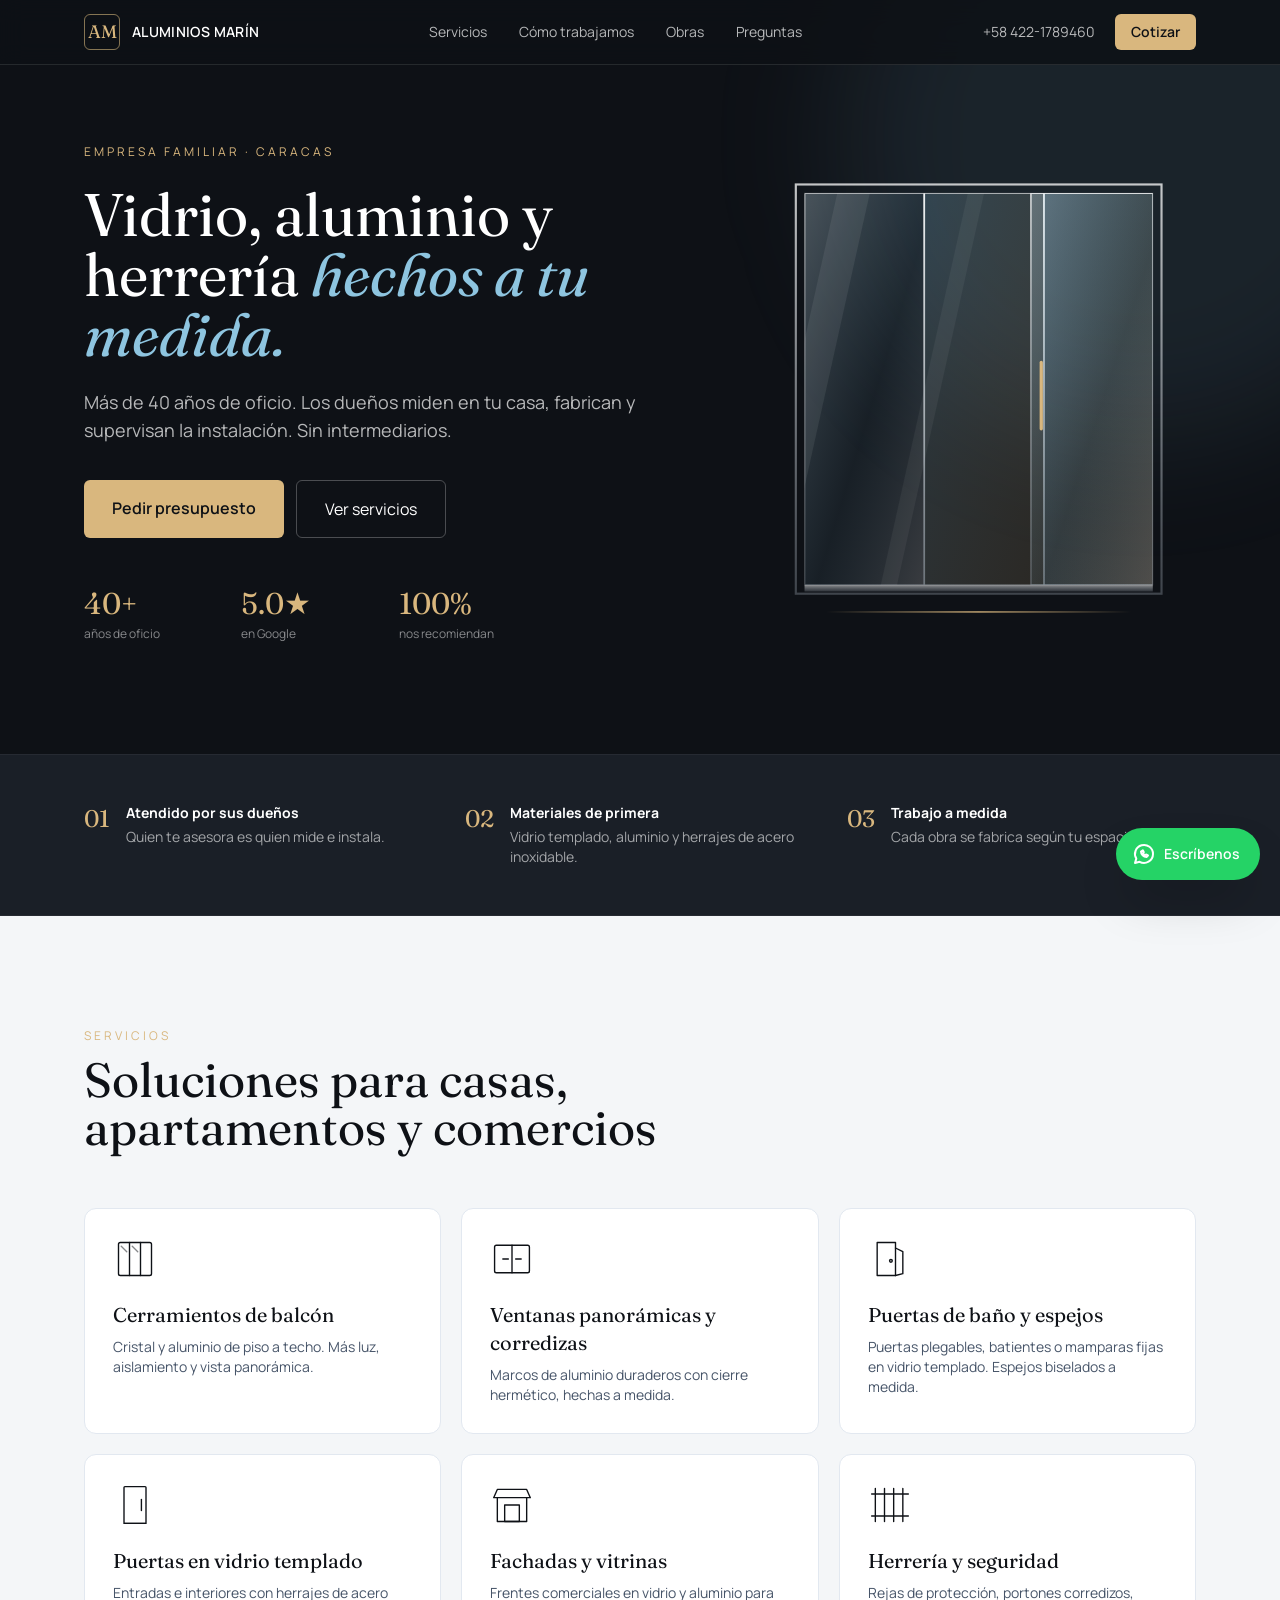
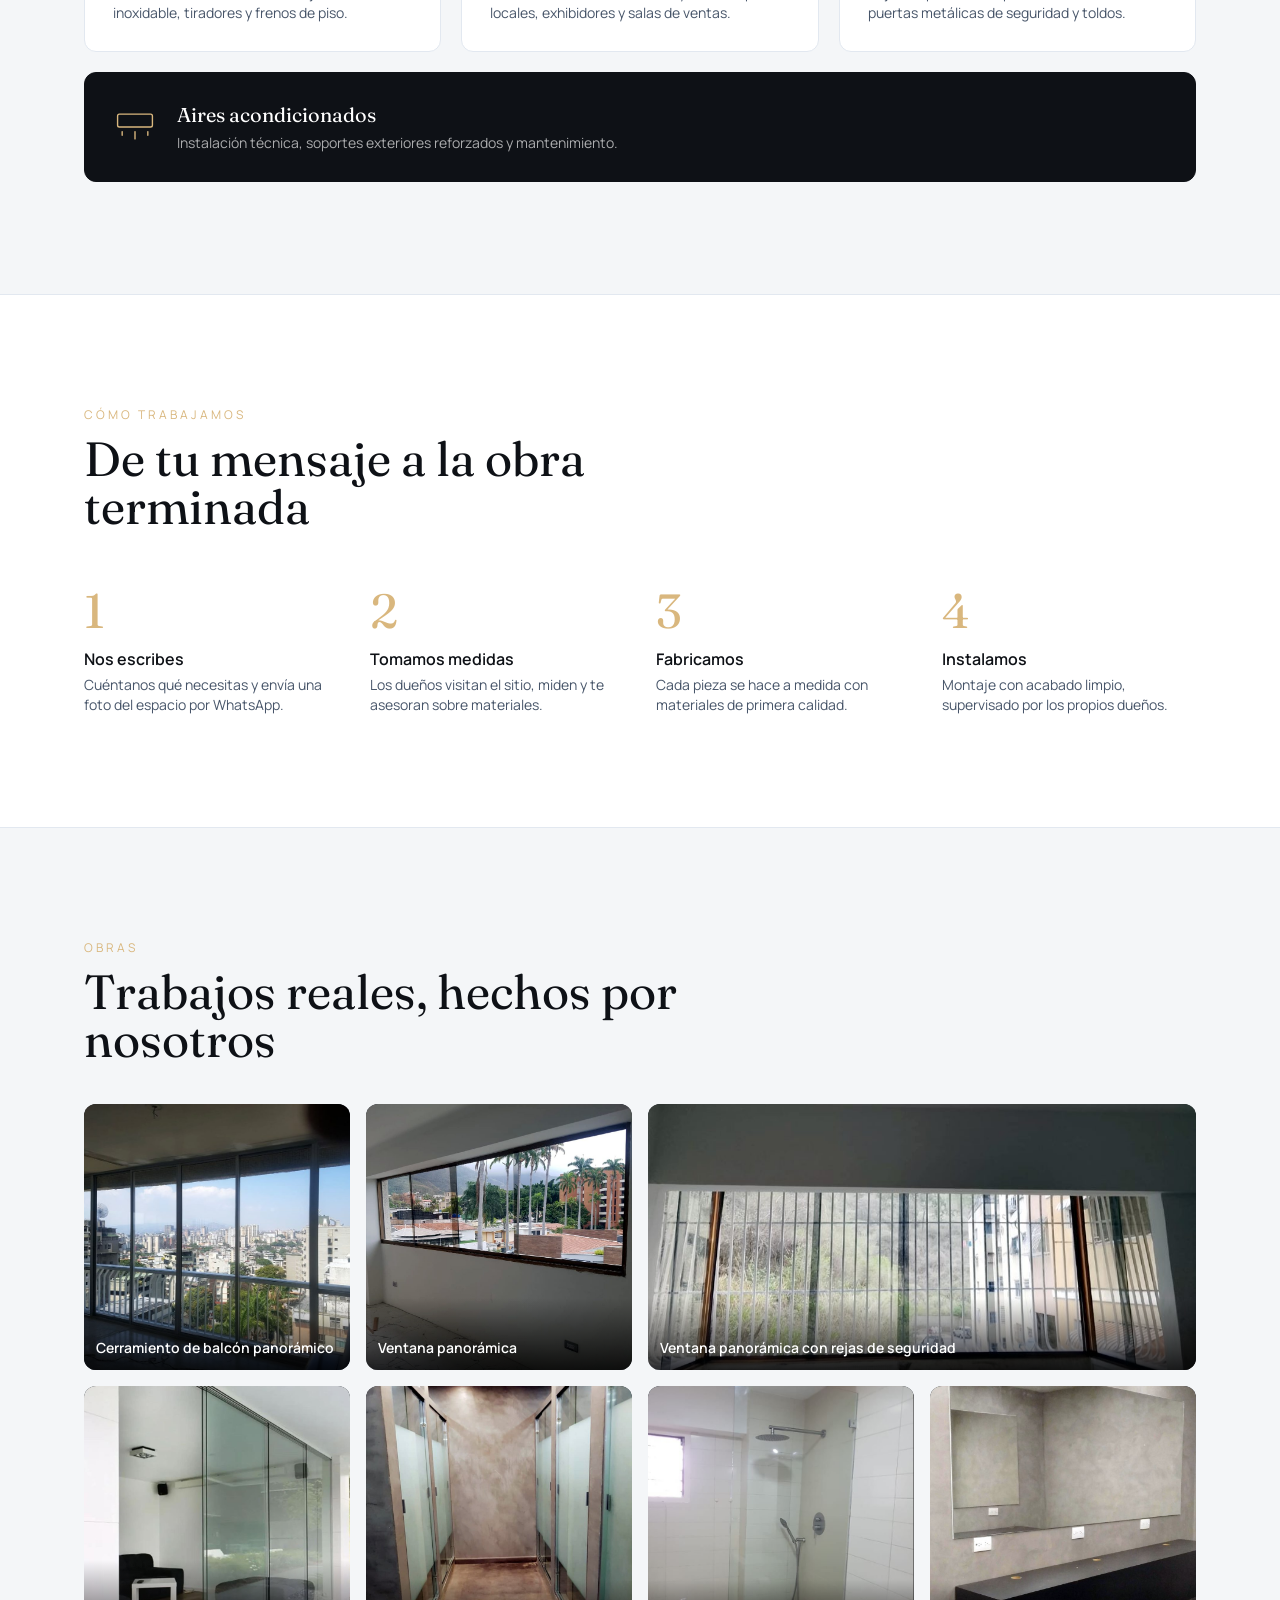
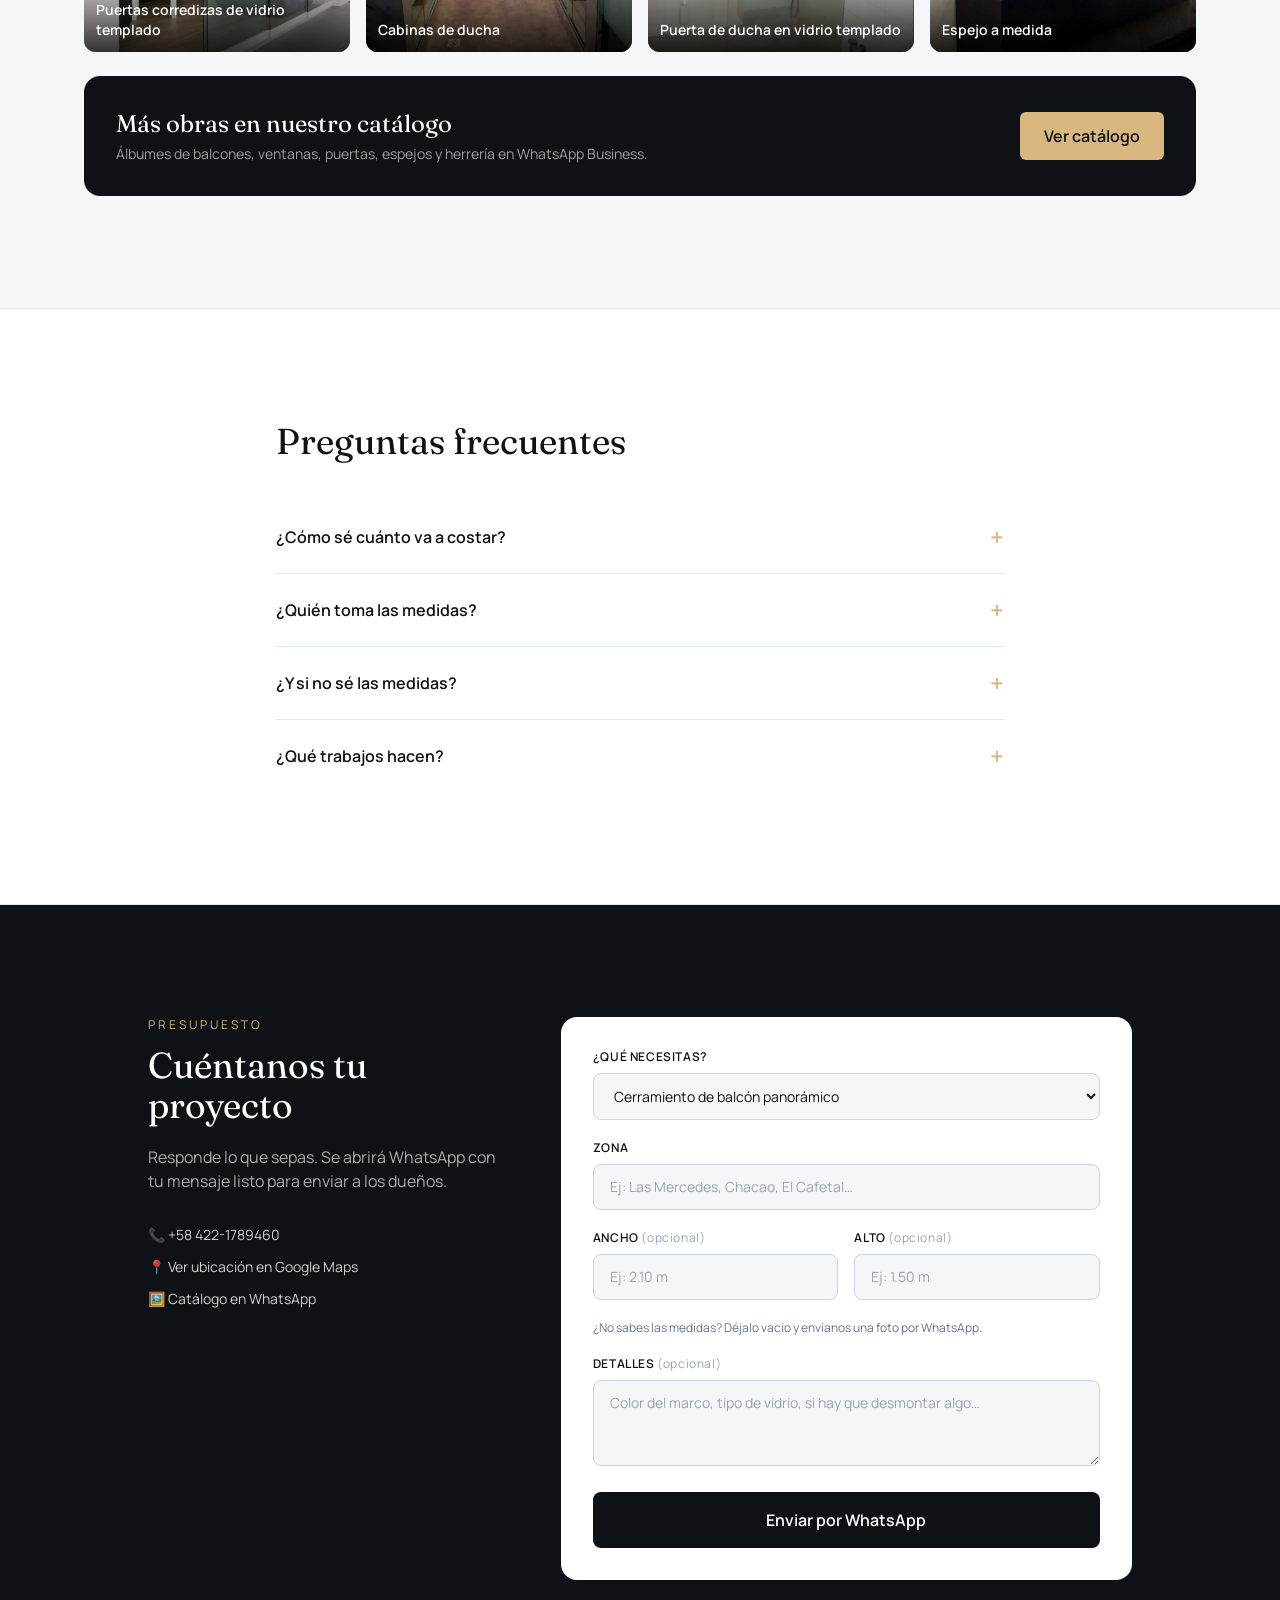
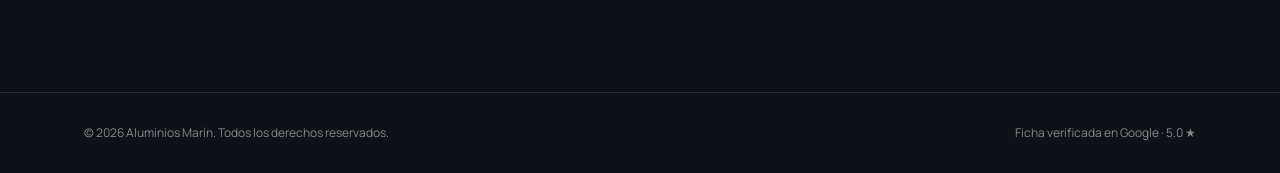
==== commit ecdf3050: "Galería de trabajos: mosaicos uniformes con títulos sobre la foto Co-Authored-By: Claude Sonnet 5.5 " ====
--- a/index.html
+++ b/index.html
@@ -256,37 +256,37 @@
       <p class="text-xs tracking-[.25em] uppercase text-champagne mb-3">Obras</p>
       <h2 class="font-serif text-3xl sm:text-5xl leading-tight">Trabajos reales, hechos por nosotros</h2>
     </div>
-    <div class="columns-2 md:columns-3 gap-4">
-      <figure class="reveal break-inside-avoid mb-4 overflow-hidden rounded-xl bg-white border border-slate-200 shadow-sm">
-        <a href="fotos/balcon-panoramico.jpg" target="_blank" rel="noopener"><img src="fotos/balcon-panoramico.jpg" width="900" height="675" loading="lazy" alt="Cerramiento de balcón panorámico: vidrio y aluminio de piso a techo con baranda" class="w-full h-auto block"></a>
-        <figcaption class="p-3"><strong class="block text-sm">Cerramiento de balcón panorámico</strong><span class="text-xs text-slate-500">Vidrio y aluminio de piso a techo con baranda</span></figcaption>
-      </figure>
-      <figure class="reveal break-inside-avoid mb-4 overflow-hidden rounded-xl bg-white border border-slate-200 shadow-sm">
-        <a href="fotos/ventana-panoramica.jpg" target="_blank" rel="noopener"><img src="fotos/ventana-panoramica.jpg" width="900" height="1200" loading="lazy" alt="Ventana panorámica: marco de aluminio y vidrio de gran formato" class="w-full h-auto block"></a>
-        <figcaption class="p-3"><strong class="block text-sm">Ventana panorámica</strong><span class="text-xs text-slate-500">Marco de aluminio y vidrio de gran formato</span></figcaption>
-      </figure>
-      <figure class="reveal break-inside-avoid mb-4 overflow-hidden rounded-xl bg-white border border-slate-200 shadow-sm">
-        <a href="fotos/ventana-panoramica-rejas.jpg" target="_blank" rel="noopener"><img src="fotos/ventana-panoramica-rejas.jpg" width="900" height="675" loading="lazy" alt="Ventana panorámica con rejas de seguridad: vidrio con protección de herrería" class="w-full h-auto block"></a>
-        <figcaption class="p-3"><strong class="block text-sm">Ventana panorámica con rejas de seguridad</strong><span class="text-xs text-slate-500">Vidrio con protección de herrería</span></figcaption>
-      </figure>
-      <figure class="reveal break-inside-avoid mb-4 overflow-hidden rounded-xl bg-white border border-slate-200 shadow-sm">
-        <a href="fotos/puertas-corredizas-vidrio.jpg" target="_blank" rel="noopener"><img src="fotos/puertas-corredizas-vidrio.jpg" width="868" height="839" loading="lazy" alt="Puertas corredizas de vidrio templado: paneles de gran formato" class="w-full h-auto block"></a>
-        <figcaption class="p-3"><strong class="block text-sm">Puertas corredizas de vidrio templado</strong><span class="text-xs text-slate-500">Paneles de gran formato</span></figcaption>
-      </figure>
-      <figure class="reveal break-inside-avoid mb-4 overflow-hidden rounded-xl bg-white border border-slate-200 shadow-sm">
-        <a href="fotos/cabinas-ducha.jpg" target="_blank" rel="noopener"><img src="fotos/cabinas-ducha.jpg" width="900" height="1200" loading="lazy" alt="Cabinas de ducha: puertas corredizas en vidrio esmerilado" class="w-full h-auto block"></a>
-        <figcaption class="p-3"><strong class="block text-sm">Cabinas de ducha</strong><span class="text-xs text-slate-500">Puertas corredizas en vidrio esmerilado</span></figcaption>
-      </figure>
-      <figure class="reveal break-inside-avoid mb-4 overflow-hidden rounded-xl bg-white border border-slate-200 shadow-sm">
-        <a href="fotos/puerta-ducha-vidrio.jpg" target="_blank" rel="noopener"><img src="fotos/puerta-ducha-vidrio.jpg" width="690" height="898" loading="lazy" alt="Puerta de ducha en vidrio templado: panel de vidrio con herrajes de fijación" class="w-full h-auto block"></a>
-        <figcaption class="p-3"><strong class="block text-sm">Puerta de ducha en vidrio templado</strong><span class="text-xs text-slate-500">Panel de vidrio con herrajes de fijación</span></figcaption>
-      </figure>
-      <figure class="reveal break-inside-avoid mb-4 overflow-hidden rounded-xl bg-white border border-slate-200 shadow-sm">
-        <a href="fotos/espejo-a-medida.jpg" target="_blank" rel="noopener"><img src="fotos/espejo-a-medida.jpg" width="900" height="1200" loading="lazy" alt="Espejo a medida: espejo de gran formato sobre mueble flotante" class="w-full h-auto block"></a>
-        <figcaption class="p-3"><strong class="block text-sm">Espejo a medida</strong><span class="text-xs text-slate-500">Espejo de gran formato sobre mueble flotante</span></figcaption>
-      </figure>
-    </div>
-    <div class="reveal mt-8 bg-ink text-white rounded-2xl p-8 flex flex-col sm:flex-row items-center justify-between gap-5">
+    <div class="grid grid-cols-2 md:grid-cols-4 gap-3 sm:gap-4">
+      <a href="fotos/balcon-panoramico.jpg" target="_blank" rel="noopener" class="group reveal relative block aspect-square overflow-hidden rounded-xl bg-graphite">
+        <img src="fotos/balcon-panoramico.jpg" loading="lazy" alt="Cerramiento de balcón panorámico: vidrio y aluminio de piso a techo con baranda" style="object-position:center 50%" class="absolute inset-0 w-full h-full object-cover transition-transform duration-500 group-hover:scale-105">
+        <span class="absolute inset-x-0 bottom-0 px-3 pb-3 pt-10 bg-gradient-to-t from-black/80 via-black/40 to-transparent text-white text-[13px] sm:text-sm font-semibold leading-snug">Cerramiento de balcón panorámico</span>
+      </a>
+      <a href="fotos/ventana-panoramica.jpg" target="_blank" rel="noopener" class="group reveal relative block aspect-square overflow-hidden rounded-xl bg-graphite">
+        <img src="fotos/ventana-panoramica.jpg" loading="lazy" alt="Ventana panorámica: marco de aluminio y vidrio de gran formato" style="object-position:center 42%" class="absolute inset-0 w-full h-full object-cover transition-transform duration-500 group-hover:scale-105">
+        <span class="absolute inset-x-0 bottom-0 px-3 pb-3 pt-10 bg-gradient-to-t from-black/80 via-black/40 to-transparent text-white text-[13px] sm:text-sm font-semibold leading-snug">Ventana panorámica</span>
+      </a>
+      <a href="fotos/ventana-panoramica-rejas.jpg" target="_blank" rel="noopener" class="group reveal relative block col-span-2 aspect-[2.06/1] overflow-hidden rounded-xl bg-graphite">
+        <img src="fotos/ventana-panoramica-rejas.jpg" loading="lazy" alt="Ventana panorámica con rejas de seguridad: vidrio con protección de herrería" style="object-position:center 82%" class="absolute inset-0 w-full h-full object-cover transition-transform duration-500 group-hover:scale-105">
+        <span class="absolute inset-x-0 bottom-0 px-3 pb-3 pt-10 bg-gradient-to-t from-black/80 via-black/40 to-transparent text-white text-[13px] sm:text-sm font-semibold leading-snug">Ventana panorámica con rejas de seguridad</span>
+      </a>
+      <a href="fotos/puertas-corredizas-vidrio.jpg" target="_blank" rel="noopener" class="group reveal relative block aspect-square overflow-hidden rounded-xl bg-graphite">
+        <img src="fotos/puertas-corredizas-vidrio.jpg" loading="lazy" alt="Puertas corredizas de vidrio templado: paneles de gran formato" style="object-position:center 50%" class="absolute inset-0 w-full h-full object-cover transition-transform duration-500 group-hover:scale-105">
+        <span class="absolute inset-x-0 bottom-0 px-3 pb-3 pt-10 bg-gradient-to-t from-black/80 via-black/40 to-transparent text-white text-[13px] sm:text-sm font-semibold leading-snug">Puertas corredizas de vidrio templado</span>
+      </a>
+      <a href="fotos/cabinas-ducha.jpg" target="_blank" rel="noopener" class="group reveal relative block aspect-square overflow-hidden rounded-xl bg-graphite">
+        <img src="fotos/cabinas-ducha.jpg" loading="lazy" alt="Cabinas de ducha: puertas corredizas en vidrio esmerilado" style="object-position:center 55%" class="absolute inset-0 w-full h-full object-cover transition-transform duration-500 group-hover:scale-105">
+        <span class="absolute inset-x-0 bottom-0 px-3 pb-3 pt-10 bg-gradient-to-t from-black/80 via-black/40 to-transparent text-white text-[13px] sm:text-sm font-semibold leading-snug">Cabinas de ducha</span>
+      </a>
+      <a href="fotos/puerta-ducha-vidrio.jpg" target="_blank" rel="noopener" class="group reveal relative block aspect-square overflow-hidden rounded-xl bg-graphite">
+        <img src="fotos/puerta-ducha-vidrio.jpg" loading="lazy" alt="Puerta de ducha en vidrio templado: panel de vidrio con herrajes de fijación" style="object-position:center 45%" class="absolute inset-0 w-full h-full object-cover transition-transform duration-500 group-hover:scale-105">
+        <span class="absolute inset-x-0 bottom-0 px-3 pb-3 pt-10 bg-gradient-to-t from-black/80 via-black/40 to-transparent text-white text-[13px] sm:text-sm font-semibold leading-snug">Puerta de ducha en vidrio templado</span>
+      </a>
+      <a href="fotos/espejo-a-medida.jpg" target="_blank" rel="noopener" class="group reveal relative block aspect-square overflow-hidden rounded-xl bg-graphite">
+        <img src="fotos/espejo-a-medida.jpg" loading="lazy" alt="Espejo a medida: espejo de gran formato sobre mueble flotante" style="object-position:center 50%" class="absolute inset-0 w-full h-full object-cover transition-transform duration-500 group-hover:scale-105">
+        <span class="absolute inset-x-0 bottom-0 px-3 pb-3 pt-10 bg-gradient-to-t from-black/80 via-black/40 to-transparent text-white text-[13px] sm:text-sm font-semibold leading-snug">Espejo a medida</span>
+      </a>
+    </div>
+    <div class="reveal mt-6 bg-ink text-white rounded-2xl p-6 sm:p-8 flex flex-col sm:flex-row items-center justify-between gap-5">
       <div>
         <h3 class="font-serif text-2xl mb-1">Más obras en nuestro catálogo</h3>
         <p class="text-white/60 text-sm">Álbumes de balcones, ventanas, puertas, espejos y herrería en WhatsApp Business.</p>
--- a/styles.css
+++ b/styles.css
@@ -1 +1 @@
-*,:after,:before{--tw-border-spacing-x:0;--tw-border-spacing-y:0;--tw-translate-x:0;--tw-translate-y:0;--tw-rotate:0;--tw-skew-x:0;--tw-skew-y:0;--tw-scale-x:1;--tw-scale-y:1;--tw-pan-x: ;--tw-pan-y: ;--tw-pinch-zoom: ;--tw-scroll-snap-strictness:proximity;--tw-gradient-from-position: ;--tw-gradient-via-position: ;--tw-gradient-to-position: ;--tw-ordinal: ;--tw-slashed-zero: ;--tw-numeric-figure: ;--tw-numeric-spacing: ;--tw-numeric-fraction: ;--tw-ring-inset: ;--tw-ring-offset-width:0px;--tw-ring-offset-color:#fff;--tw-ring-color:rgba(59,130,246,.5);--tw-ring-offset-shadow:0 0 #0000;--tw-ring-shadow:0 0 #0000;--tw-shadow:0 0 #0000;--tw-shadow-colored:0 0 #0000;--tw-blur: ;--tw-brightness: ;--tw-contrast: ;--tw-grayscale: ;--tw-hue-rotate: ;--tw-invert: ;--tw-saturate: ;--tw-sepia: ;--tw-drop-shadow: ;--tw-backdrop-blur: ;--tw-backdrop-brightness: ;--tw-backdrop-contrast: ;--tw-backdrop-grayscale: ;--tw-backdrop-hue-rotate: ;--tw-backdrop-invert: ;--tw-backdrop-opacity: ;--tw-backdrop-saturate: ;--tw-backdrop-sepia: ;--tw-contain-size: ;--tw-contain-layout: ;--tw-contain-paint: ;--tw-contain-style: }::backdrop{--tw-border-spacing-x:0;--tw-border-spacing-y:0;--tw-translate-x:0;--tw-translate-y:0;--tw-rotate:0;--tw-skew-x:0;--tw-skew-y:0;--tw-scale-x:1;--tw-scale-y:1;--tw-pan-x: ;--tw-pan-y: ;--tw-pinch-zoom: ;--tw-scroll-snap-strictness:proximity;--tw-gradient-from-position: ;--tw-gradient-via-position: ;--tw-gradient-to-position: ;--tw-ordinal: ;--tw-slashed-zero: ;--tw-numeric-figure: ;--tw-numeric-spacing: ;--tw-numeric-fraction: ;--tw-ring-inset: ;--tw-ring-offset-width:0px;--tw-ring-offset-color:#fff;--tw-ring-color:rgba(59,130,246,.5);--tw-ring-offset-shadow:0 0 #0000;--tw-ring-shadow:0 0 #0000;--tw-shadow:0 0 #0000;--tw-shadow-colored:0 0 #0000;--tw-blur: ;--tw-brightness: ;--tw-contrast: ;--tw-grayscale: ;--tw-hue-rotate: ;--tw-invert: ;--tw-saturate: ;--tw-sepia: ;--tw-drop-shadow: ;--tw-backdrop-blur: ;--tw-backdrop-brightness: ;--tw-backdrop-contrast: ;--tw-backdrop-grayscale: ;--tw-backdrop-hue-rotate: ;--tw-backdrop-invert: ;--tw-backdrop-opacity: ;--tw-backdrop-saturate: ;--tw-backdrop-sepia: ;--tw-contain-size: ;--tw-contain-layout: ;--tw-contain-paint: ;--tw-contain-style: }/*! tailwindcss v3.4.17 | MIT License | https://tailwindcss.com*/*,:after,:before{border:0 solid #e5e7eb;box-sizing:border-box}:after,:before{--tw-content:""}:host,html{line-height:1.5;-webkit-text-size-adjust:100%;font-family:Manrope,sans-serif;font-feature-settings:normal;font-variation-settings:normal;-moz-tab-size:4;-o-tab-size:4;tab-size:4;-webkit-tap-highlight-color:transparent}body{line-height:inherit;margin:0}hr{border-top-width:1px;color:inherit;height:0}abbr:where([title]){-webkit-text-decoration:underline dotted;text-decoration:underline dotted}h1,h2,h3,h4,h5,h6{font-size:inherit;font-weight:inherit}a{color:inherit;text-decoration:inherit}b,strong{font-weight:bolder}code,kbd,pre,samp{font-family:ui-monospace,SFMono-Regular,Menlo,Monaco,Consolas,Liberation Mono,Courier New,monospace;font-feature-settings:normal;font-size:1em;font-variation-settings:normal}small{font-size:80%}sub,sup{font-size:75%;line-height:0;position:relative;vertical-align:baseline}sub{bottom:-.25em}sup{top:-.5em}table{border-collapse:collapse;border-color:inherit;text-indent:0}button,input,optgroup,select,textarea{color:inherit;font-family:inherit;font-feature-settings:inherit;font-size:100%;font-variation-settings:inherit;font-weight:inherit;letter-spacing:inherit;line-height:inherit;margin:0;padding:0}button,select{text-transform:none}button,input:where([type=button]),input:where([type=reset]),input:where([type=submit]){-webkit-appearance:button;background-color:transparent;background-image:none}:-moz-focusring{outline:auto}:-moz-ui-invalid{box-shadow:none}progress{vertical-align:baseline}::-webkit-inner-spin-button,::-webkit-outer-spin-button{height:auto}[type=search]{-webkit-appearance:textfield;outline-offset:-2px}::-webkit-search-decoration{-webkit-appearance:none}::-webkit-file-upload-button{-webkit-appearance:button;font:inherit}summary{display:list-item}blockquote,dd,dl,figure,h1,h2,h3,h4,h5,h6,hr,p,pre{margin:0}fieldset{margin:0}fieldset,legend{padding:0}menu,ol,ul{list-style:none;margin:0;padding:0}dialog{padding:0}textarea{resize:vertical}input::-moz-placeholder,textarea::-moz-placeholder{color:#9ca3af;opacity:1}input::placeholder,textarea::placeholder{color:#9ca3af;opacity:1}[role=button],button{cursor:pointer}:disabled{cursor:default}audio,canvas,embed,iframe,img,object,svg,video{display:block;vertical-align:middle}img,video{height:auto;max-width:100%}[hidden]:where(:not([hidden=until-found])){display:none}.fixed{position:fixed}.absolute{position:absolute}.relative{position:relative}.inset-x-0{left:0;right:0}.-right-40{right:-10rem}.-top-40{top:-10rem}.bottom-5{bottom:1.25rem}.right-5{right:1.25rem}.top-0{top:0}.z-50{z-index:50}.mx-auto{margin-left:auto;margin-right:auto}.-mt-2{margin-top:-.5rem}.mb-1{margin-bottom:.25rem}.mb-10{margin-bottom:2.5rem}.mb-14{margin-bottom:3.5rem}.mb-2{margin-bottom:.5rem}.mb-3{margin-bottom:.75rem}.mb-4{margin-bottom:1rem}.mb-5{margin-bottom:1.25rem}.mb-6{margin-bottom:1.5rem}.mb-8{margin-bottom:2rem}.mb-9{margin-bottom:2.25rem}.mt-1{margin-top:.25rem}.mt-12{margin-top:3rem}.mt-3{margin-top:.75rem}.mt-5{margin-top:1.25rem}.mt-8{margin-top:2rem}.block{display:block}.flex{display:flex}.grid{display:grid}.hidden{display:none}.h-16{height:4rem}.h-6{height:1.5rem}.h-9{height:2.25rem}.h-\[600px\]{height:600px}.h-auto{height:auto}.w-6{width:1.5rem}.w-9{width:2.25rem}.w-\[600px\]{width:600px}.w-full{width:100%}.max-w-2xl{max-width:42rem}.max-w-3xl{max-width:48rem}.max-w-5xl{max-width:64rem}.max-w-6xl{max-width:72rem}.max-w-md{max-width:28rem}.max-w-xl{max-width:36rem}.shrink-0{flex-shrink:0}.transform{transform:translate(var(--tw-translate-x),var(--tw-translate-y)) rotate(var(--tw-rotate)) skewX(var(--tw-skew-x)) skewY(var(--tw-skew-y)) scaleX(var(--tw-scale-x)) scaleY(var(--tw-scale-y))}.columns-2{-moz-columns:2;column-count:2}.break-inside-avoid{-moz-column-break-inside:avoid;break-inside:avoid}.grid-cols-3{grid-template-columns:repeat(3,minmax(0,1fr))}.flex-col{flex-direction:column}.place-items-center{place-items:center}.items-center{align-items:center}.justify-between{justify-content:space-between}.gap-12{gap:3rem}.gap-2{gap:.5rem}.gap-3{gap:.75rem}.gap-4{gap:1rem}.gap-5{gap:1.25rem}.gap-6{gap:1.5rem}.gap-8{gap:2rem}.space-y-3>:not([hidden])~:not([hidden]){--tw-space-y-reverse:0;margin-bottom:calc(.75rem*var(--tw-space-y-reverse));margin-top:calc(.75rem*(1 - var(--tw-space-y-reverse)))}.space-y-5>:not([hidden])~:not([hidden]){--tw-space-y-reverse:0;margin-bottom:calc(1.25rem*var(--tw-space-y-reverse));margin-top:calc(1.25rem*(1 - var(--tw-space-y-reverse)))}.divide-y>:not([hidden])~:not([hidden]){--tw-divide-y-reverse:0;border-bottom-width:calc(1px*var(--tw-divide-y-reverse));border-top-width:calc(1px*(1 - var(--tw-divide-y-reverse)))}.divide-slate-200>:not([hidden])~:not([hidden]){--tw-divide-opacity:1;border-color:rgb(226 232 240/var(--tw-divide-opacity,1))}.overflow-hidden{overflow:hidden}.scroll-smooth{scroll-behavior:smooth}.whitespace-nowrap{white-space:nowrap}.rounded-2xl{border-radius:1rem}.rounded-full{border-radius:9999px}.rounded-lg{border-radius:.5rem}.rounded-md{border-radius:.375rem}.rounded-xl{border-radius:.75rem}.border{border-width:1px}.border-y{border-top-width:1px}.border-b,.border-y{border-bottom-width:1px}.border-t{border-top-width:1px}.border-champagne\/60{border-color:hsla(38,54%,67%,.6)}.border-ink{--tw-border-opacity:1;border-color:rgb(14 17 22/var(--tw-border-opacity,1))}.border-slate-200{--tw-border-opacity:1;border-color:rgb(226 232 240/var(--tw-border-opacity,1))}.border-slate-300{--tw-border-opacity:1;border-color:rgb(203 213 225/var(--tw-border-opacity,1))}.border-white\/10{border-color:hsla(0,0%,100%,.1)}.border-white\/25{border-color:hsla(0,0%,100%,.25)}.border-white\/5{border-color:hsla(0,0%,100%,.05)}.bg-\[\#25D366\]{--tw-bg-opacity:1;background-color:rgb(37 211 102/var(--tw-bg-opacity,1))}.bg-champagne{--tw-bg-opacity:1;background-color:rgb(217 183 126/var(--tw-bg-opacity,1))}.bg-glass\/10{background-color:rgba(142,197,224,.1)}.bg-graphite{--tw-bg-opacity:1;background-color:rgb(26 31 39/var(--tw-bg-opacity,1))}.bg-ink{--tw-bg-opacity:1;background-color:rgb(14 17 22/var(--tw-bg-opacity,1))}.bg-ink\/85{background-color:rgba(14,17,22,.85)}.bg-mist{--tw-bg-opacity:1;background-color:rgb(244 246 248/var(--tw-bg-opacity,1))}.bg-white{--tw-bg-opacity:1;background-color:rgb(255 255 255/var(--tw-bg-opacity,1))}.p-3{padding:.75rem}.p-6{padding:1.5rem}.p-7{padding:1.75rem}.p-8{padding:2rem}.px-3{padding-left:.75rem;padding-right:.75rem}.px-4{padding-left:1rem;padding-right:1rem}.px-5{padding-left:1.25rem;padding-right:1.25rem}.px-6{padding-left:1.5rem;padding-right:1.5rem}.px-7{padding-left:1.75rem;padding-right:1.75rem}.py-12{padding-bottom:3rem;padding-top:3rem}.py-2{padding-bottom:.5rem;padding-top:.5rem}.py-20{padding-bottom:5rem;padding-top:5rem}.py-3{padding-bottom:.75rem;padding-top:.75rem}.py-3\.5{padding-bottom:.875rem;padding-top:.875rem}.py-4{padding-bottom:1rem;padding-top:1rem}.py-5{padding-bottom:1.25rem;padding-top:1.25rem}.py-8{padding-bottom:2rem;padding-top:2rem}.pb-20{padding-bottom:5rem}.pl-4{padding-left:1rem}.pr-5{padding-right:1.25rem}.pt-28{padding-top:7rem}.text-center{text-align:center}.font-sans{font-family:Manrope,sans-serif}.font-serif{font-family:Fraunces,serif}.text-2xl{font-size:1.5rem;line-height:2rem}.text-3xl{font-size:1.875rem;line-height:2.25rem}.text-4xl{font-size:2.25rem;line-height:2.5rem}.text-5xl{font-size:3rem;line-height:1}.text-lg{font-size:1.125rem;line-height:1.75rem}.text-sm{font-size:.875rem;line-height:1.25rem}.text-xl{font-size:1.25rem;line-height:1.75rem}.text-xs{font-size:.75rem;line-height:1rem}.font-normal{font-weight:400}.font-semibold{font-weight:600}.uppercase{text-transform:uppercase}.normal-case{text-transform:none}.italic{font-style:italic}.leading-\[1\.05\]{line-height:1.05}.leading-tight{line-height:1.25}.tracking-\[\.25em\]{letter-spacing:.25em}.tracking-wide{letter-spacing:.025em}.tracking-wider{letter-spacing:.05em}.text-champagne{--tw-text-opacity:1;color:rgb(217 183 126/var(--tw-text-opacity,1))}.text-glass{--tw-text-opacity:1;color:rgb(142 197 224/var(--tw-text-opacity,1))}.text-ink{--tw-text-opacity:1;color:rgb(14 17 22/var(--tw-text-opacity,1))}.text-slate-400{--tw-text-opacity:1;color:rgb(148 163 184/var(--tw-text-opacity,1))}.text-slate-500{--tw-text-opacity:1;color:rgb(100 116 139/var(--tw-text-opacity,1))}.text-slate-600{--tw-text-opacity:1;color:rgb(71 85 105/var(--tw-text-opacity,1))}.text-white{--tw-text-opacity:1;color:rgb(255 255 255/var(--tw-text-opacity,1))}.text-white\/50{color:hsla(0,0%,100%,.5)}.text-white\/60{color:hsla(0,0%,100%,.6)}.text-white\/65{color:hsla(0,0%,100%,.65)}.text-white\/70{color:hsla(0,0%,100%,.7)}.text-white\/80{color:hsla(0,0%,100%,.8)}.antialiased{-webkit-font-smoothing:antialiased;-moz-osx-font-smoothing:grayscale}.shadow-2xl{--tw-shadow:0 25px 50px -12px rgba(0,0,0,.25);--tw-shadow-colored:0 25px 50px -12px var(--tw-shadow-color)}.shadow-2xl,.shadow-sm{box-shadow:var(--tw-ring-offset-shadow,0 0 #0000),var(--tw-ring-shadow,0 0 #0000),var(--tw-shadow)}.shadow-sm{--tw-shadow:0 1px 2px 0 rgba(0,0,0,.05);--tw-shadow-colored:0 1px 2px 0 var(--tw-shadow-color)}.outline-none{outline:2px solid transparent;outline-offset:2px}.blur-3xl{--tw-blur:blur(64px);filter:var(--tw-blur) var(--tw-brightness) var(--tw-contrast) var(--tw-grayscale) var(--tw-hue-rotate) var(--tw-invert) var(--tw-saturate) var(--tw-sepia) var(--tw-drop-shadow)}.backdrop-blur-md{--tw-backdrop-blur:blur(12px);-webkit-backdrop-filter:var(--tw-backdrop-blur) var(--tw-backdrop-brightness) var(--tw-backdrop-contrast) var(--tw-backdrop-grayscale) var(--tw-backdrop-hue-rotate) var(--tw-backdrop-invert) var(--tw-backdrop-opacity) var(--tw-backdrop-saturate) var(--tw-backdrop-sepia);backdrop-filter:var(--tw-backdrop-blur) var(--tw-backdrop-brightness) var(--tw-backdrop-contrast) var(--tw-backdrop-grayscale) var(--tw-backdrop-hue-rotate) var(--tw-backdrop-invert) var(--tw-backdrop-opacity) var(--tw-backdrop-saturate) var(--tw-backdrop-sepia)}.transition{transition-duration:.15s;transition-property:color,background-color,border-color,text-decoration-color,fill,stroke,opacity,box-shadow,transform,filter,-webkit-backdrop-filter;transition-property:color,background-color,border-color,text-decoration-color,fill,stroke,opacity,box-shadow,transform,filter,backdrop-filter;transition-property:color,background-color,border-color,text-decoration-color,fill,stroke,opacity,box-shadow,transform,filter,backdrop-filter,-webkit-backdrop-filter;transition-timing-function:cubic-bezier(.4,0,.2,1)}.ease-in-out{transition-timing-function:cubic-bezier(.4,0,.2,1)}.selection\:bg-champagne ::-moz-selection{--tw-bg-opacity:1;background-color:rgb(217 183 126/var(--tw-bg-opacity,1))}.selection\:bg-champagne ::selection{--tw-bg-opacity:1;background-color:rgb(217 183 126/var(--tw-bg-opacity,1))}.selection\:text-ink ::-moz-selection{--tw-text-opacity:1;color:rgb(14 17 22/var(--tw-text-opacity,1))}.selection\:text-ink ::selection{--tw-text-opacity:1;color:rgb(14 17 22/var(--tw-text-opacity,1))}.selection\:bg-champagne::-moz-selection{--tw-bg-opacity:1;background-color:rgb(217 183 126/var(--tw-bg-opacity,1))}.selection\:bg-champagne::selection{--tw-bg-opacity:1;background-color:rgb(217 183 126/var(--tw-bg-opacity,1))}.selection\:text-ink::-moz-selection{--tw-text-opacity:1;color:rgb(14 17 22/var(--tw-text-opacity,1))}.selection\:text-ink::selection{--tw-text-opacity:1;color:rgb(14 17 22/var(--tw-text-opacity,1))}.hover\:scale-105:hover{--tw-scale-x:1.05;--tw-scale-y:1.05;transform:translate(var(--tw-translate-x),var(--tw-translate-y)) rotate(var(--tw-rotate)) skewX(var(--tw-skew-x)) skewY(var(--tw-skew-y)) scaleX(var(--tw-scale-x)) scaleY(var(--tw-scale-y))}.hover\:border-champagne:hover{--tw-border-opacity:1;border-color:rgb(217 183 126/var(--tw-border-opacity,1))}.hover\:bg-champagne:hover{--tw-bg-opacity:1;background-color:rgb(217 183 126/var(--tw-bg-opacity,1))}.hover\:bg-white:hover{--tw-bg-opacity:1;background-color:rgb(255 255 255/var(--tw-bg-opacity,1))}.hover\:bg-white\/10:hover{background-color:hsla(0,0%,100%,.1)}.hover\:text-champagne:hover{--tw-text-opacity:1;color:rgb(217 183 126/var(--tw-text-opacity,1))}.hover\:text-ink:hover{--tw-text-opacity:1;color:rgb(14 17 22/var(--tw-text-opacity,1))}.hover\:text-white:hover{--tw-text-opacity:1;color:rgb(255 255 255/var(--tw-text-opacity,1))}.focus\:ring-2:focus{--tw-ring-offset-shadow:var(--tw-ring-inset) 0 0 0 var(--tw-ring-offset-width) var(--tw-ring-offset-color);--tw-ring-shadow:var(--tw-ring-inset) 0 0 0 calc(2px + var(--tw-ring-offset-width)) var(--tw-ring-color);box-shadow:var(--tw-ring-offset-shadow),var(--tw-ring-shadow),var(--tw-shadow,0 0 #0000)}.focus\:ring-champagne:focus{--tw-ring-opacity:1;--tw-ring-color:rgb(217 183 126/var(--tw-ring-opacity,1))}@media (min-width:640px){.sm\:col-span-2{grid-column:span 2/span 2}.sm\:inline{display:inline}.sm\:grid-cols-2{grid-template-columns:repeat(2,minmax(0,1fr))}.sm\:grid-cols-3{grid-template-columns:repeat(3,minmax(0,1fr))}.sm\:flex-row{flex-direction:row}.sm\:items-center{align-items:center}.sm\:p-8{padding:2rem}.sm\:py-28{padding-top:7rem}.sm\:pb-28,.sm\:py-28{padding-bottom:7rem}.sm\:pt-36{padding-top:9rem}.sm\:text-4xl{font-size:2.25rem;line-height:2.5rem}.sm\:text-5xl{font-size:3rem;line-height:1}.sm\:text-6xl{font-size:3.75rem;line-height:1}}@media (min-width:768px){.md\:flex{display:flex}.md\:columns-3{-moz-columns:3;column-count:3}.md\:grid-cols-4{grid-template-columns:repeat(4,minmax(0,1fr))}}@media (min-width:1024px){.lg\:col-span-2{grid-column:span 2/span 2}.lg\:col-span-3{grid-column:span 3/span 3}.lg\:col-span-5{grid-column:span 5/span 5}.lg\:col-span-7{grid-column:span 7/span 7}.lg\:grid-cols-12{grid-template-columns:repeat(12,minmax(0,1fr))}.lg\:grid-cols-3{grid-template-columns:repeat(3,minmax(0,1fr))}.lg\:grid-cols-5{grid-template-columns:repeat(5,minmax(0,1fr))}}+*,:after,:before{--tw-border-spacing-x:0;--tw-border-spacing-y:0;--tw-translate-x:0;--tw-translate-y:0;--tw-rotate:0;--tw-skew-x:0;--tw-skew-y:0;--tw-scale-x:1;--tw-scale-y:1;--tw-pan-x: ;--tw-pan-y: ;--tw-pinch-zoom: ;--tw-scroll-snap-strictness:proximity;--tw-gradient-from-position: ;--tw-gradient-via-position: ;--tw-gradient-to-position: ;--tw-ordinal: ;--tw-slashed-zero: ;--tw-numeric-figure: ;--tw-numeric-spacing: ;--tw-numeric-fraction: ;--tw-ring-inset: ;--tw-ring-offset-width:0px;--tw-ring-offset-color:#fff;--tw-ring-color:rgba(59,130,246,.5);--tw-ring-offset-shadow:0 0 #0000;--tw-ring-shadow:0 0 #0000;--tw-shadow:0 0 #0000;--tw-shadow-colored:0 0 #0000;--tw-blur: ;--tw-brightness: ;--tw-contrast: ;--tw-grayscale: ;--tw-hue-rotate: ;--tw-invert: ;--tw-saturate: ;--tw-sepia: ;--tw-drop-shadow: ;--tw-backdrop-blur: ;--tw-backdrop-brightness: ;--tw-backdrop-contrast: ;--tw-backdrop-grayscale: ;--tw-backdrop-hue-rotate: ;--tw-backdrop-invert: ;--tw-backdrop-opacity: ;--tw-backdrop-saturate: ;--tw-backdrop-sepia: ;--tw-contain-size: ;--tw-contain-layout: ;--tw-contain-paint: ;--tw-contain-style: }::backdrop{--tw-border-spacing-x:0;--tw-border-spacing-y:0;--tw-translate-x:0;--tw-translate-y:0;--tw-rotate:0;--tw-skew-x:0;--tw-skew-y:0;--tw-scale-x:1;--tw-scale-y:1;--tw-pan-x: ;--tw-pan-y: ;--tw-pinch-zoom: ;--tw-scroll-snap-strictness:proximity;--tw-gradient-from-position: ;--tw-gradient-via-position: ;--tw-gradient-to-position: ;--tw-ordinal: ;--tw-slashed-zero: ;--tw-numeric-figure: ;--tw-numeric-spacing: ;--tw-numeric-fraction: ;--tw-ring-inset: ;--tw-ring-offset-width:0px;--tw-ring-offset-color:#fff;--tw-ring-color:rgba(59,130,246,.5);--tw-ring-offset-shadow:0 0 #0000;--tw-ring-shadow:0 0 #0000;--tw-shadow:0 0 #0000;--tw-shadow-colored:0 0 #0000;--tw-blur: ;--tw-brightness: ;--tw-contrast: ;--tw-grayscale: ;--tw-hue-rotate: ;--tw-invert: ;--tw-saturate: ;--tw-sepia: ;--tw-drop-shadow: ;--tw-backdrop-blur: ;--tw-backdrop-brightness: ;--tw-backdrop-contrast: ;--tw-backdrop-grayscale: ;--tw-backdrop-hue-rotate: ;--tw-backdrop-invert: ;--tw-backdrop-opacity: ;--tw-backdrop-saturate: ;--tw-backdrop-sepia: ;--tw-contain-size: ;--tw-contain-layout: ;--tw-contain-paint: ;--tw-contain-style: }/*! tailwindcss v3.4.17 | MIT License | https://tailwindcss.com*/*,:after,:before{border:0 solid #e5e7eb;box-sizing:border-box}:after,:before{--tw-content:""}:host,html{line-height:1.5;-webkit-text-size-adjust:100%;font-family:Manrope,sans-serif;font-feature-settings:normal;font-variation-settings:normal;-moz-tab-size:4;-o-tab-size:4;tab-size:4;-webkit-tap-highlight-color:transparent}body{line-height:inherit;margin:0}hr{border-top-width:1px;color:inherit;height:0}abbr:where([title]){-webkit-text-decoration:underline dotted;text-decoration:underline dotted}h1,h2,h3,h4,h5,h6{font-size:inherit;font-weight:inherit}a{color:inherit;text-decoration:inherit}b,strong{font-weight:bolder}code,kbd,pre,samp{font-family:ui-monospace,SFMono-Regular,Menlo,Monaco,Consolas,Liberation Mono,Courier New,monospace;font-feature-settings:normal;font-size:1em;font-variation-settings:normal}small{font-size:80%}sub,sup{font-size:75%;line-height:0;position:relative;vertical-align:baseline}sub{bottom:-.25em}sup{top:-.5em}table{border-collapse:collapse;border-color:inherit;text-indent:0}button,input,optgroup,select,textarea{color:inherit;font-family:inherit;font-feature-settings:inherit;font-size:100%;font-variation-settings:inherit;font-weight:inherit;letter-spacing:inherit;line-height:inherit;margin:0;padding:0}button,select{text-transform:none}button,input:where([type=button]),input:where([type=reset]),input:where([type=submit]){-webkit-appearance:button;background-color:transparent;background-image:none}:-moz-focusring{outline:auto}:-moz-ui-invalid{box-shadow:none}progress{vertical-align:baseline}::-webkit-inner-spin-button,::-webkit-outer-spin-button{height:auto}[type=search]{-webkit-appearance:textfield;outline-offset:-2px}::-webkit-search-decoration{-webkit-appearance:none}::-webkit-file-upload-button{-webkit-appearance:button;font:inherit}summary{display:list-item}blockquote,dd,dl,figure,h1,h2,h3,h4,h5,h6,hr,p,pre{margin:0}fieldset{margin:0}fieldset,legend{padding:0}menu,ol,ul{list-style:none;margin:0;padding:0}dialog{padding:0}textarea{resize:vertical}input::-moz-placeholder,textarea::-moz-placeholder{color:#9ca3af;opacity:1}input::placeholder,textarea::placeholder{color:#9ca3af;opacity:1}[role=button],button{cursor:pointer}:disabled{cursor:default}audio,canvas,embed,iframe,img,object,svg,video{display:block;vertical-align:middle}img,video{height:auto;max-width:100%}[hidden]:where(:not([hidden=until-found])){display:none}.fixed{position:fixed}.absolute{position:absolute}.relative{position:relative}.inset-0{inset:0}.inset-x-0{left:0;right:0}.-right-40{right:-10rem}.-top-40{top:-10rem}.bottom-0{bottom:0}.bottom-5{bottom:1.25rem}.right-5{right:1.25rem}.top-0{top:0}.z-50{z-index:50}.col-span-2{grid-column:span 2/span 2}.mx-auto{margin-left:auto;margin-right:auto}.-mt-2{margin-top:-.5rem}.mb-1{margin-bottom:.25rem}.mb-10{margin-bottom:2.5rem}.mb-14{margin-bottom:3.5rem}.mb-2{margin-bottom:.5rem}.mb-3{margin-bottom:.75rem}.mb-5{margin-bottom:1.25rem}.mb-6{margin-bottom:1.5rem}.mb-8{margin-bottom:2rem}.mb-9{margin-bottom:2.25rem}.mt-1{margin-top:.25rem}.mt-12{margin-top:3rem}.mt-3{margin-top:.75rem}.mt-5{margin-top:1.25rem}.mt-6{margin-top:1.5rem}.block{display:block}.flex{display:flex}.grid{display:grid}.hidden{display:none}.aspect-\[2\.06\/1\]{aspect-ratio:2.06/1}.aspect-square{aspect-ratio:1/1}.h-16{height:4rem}.h-6{height:1.5rem}.h-9{height:2.25rem}.h-\[600px\]{height:600px}.h-full{height:100%}.w-6{width:1.5rem}.w-9{width:2.25rem}.w-\[600px\]{width:600px}.w-full{width:100%}.max-w-2xl{max-width:42rem}.max-w-3xl{max-width:48rem}.max-w-5xl{max-width:64rem}.max-w-6xl{max-width:72rem}.max-w-md{max-width:28rem}.max-w-xl{max-width:36rem}.shrink-0{flex-shrink:0}.transform{transform:translate(var(--tw-translate-x),var(--tw-translate-y)) rotate(var(--tw-rotate)) skewX(var(--tw-skew-x)) skewY(var(--tw-skew-y)) scaleX(var(--tw-scale-x)) scaleY(var(--tw-scale-y))}.grid-cols-2{grid-template-columns:repeat(2,minmax(0,1fr))}.grid-cols-3{grid-template-columns:repeat(3,minmax(0,1fr))}.flex-col{flex-direction:column}.place-items-center{place-items:center}.items-center{align-items:center}.justify-between{justify-content:space-between}.gap-12{gap:3rem}.gap-2{gap:.5rem}.gap-3{gap:.75rem}.gap-4{gap:1rem}.gap-5{gap:1.25rem}.gap-6{gap:1.5rem}.gap-8{gap:2rem}.space-y-3>:not([hidden])~:not([hidden]){--tw-space-y-reverse:0;margin-bottom:calc(.75rem*var(--tw-space-y-reverse));margin-top:calc(.75rem*(1 - var(--tw-space-y-reverse)))}.space-y-5>:not([hidden])~:not([hidden]){--tw-space-y-reverse:0;margin-bottom:calc(1.25rem*var(--tw-space-y-reverse));margin-top:calc(1.25rem*(1 - var(--tw-space-y-reverse)))}.divide-y>:not([hidden])~:not([hidden]){--tw-divide-y-reverse:0;border-bottom-width:calc(1px*var(--tw-divide-y-reverse));border-top-width:calc(1px*(1 - var(--tw-divide-y-reverse)))}.divide-slate-200>:not([hidden])~:not([hidden]){--tw-divide-opacity:1;border-color:rgb(226 232 240/var(--tw-divide-opacity,1))}.overflow-hidden{overflow:hidden}.scroll-smooth{scroll-behavior:smooth}.whitespace-nowrap{white-space:nowrap}.rounded-2xl{border-radius:1rem}.rounded-full{border-radius:9999px}.rounded-lg{border-radius:.5rem}.rounded-md{border-radius:.375rem}.rounded-xl{border-radius:.75rem}.border{border-width:1px}.border-y{border-top-width:1px}.border-b,.border-y{border-bottom-width:1px}.border-t{border-top-width:1px}.border-champagne\/60{border-color:hsla(38,54%,67%,.6)}.border-ink{--tw-border-opacity:1;border-color:rgb(14 17 22/var(--tw-border-opacity,1))}.border-slate-200{--tw-border-opacity:1;border-color:rgb(226 232 240/var(--tw-border-opacity,1))}.border-slate-300{--tw-border-opacity:1;border-color:rgb(203 213 225/var(--tw-border-opacity,1))}.border-white\/10{border-color:hsla(0,0%,100%,.1)}.border-white\/25{border-color:hsla(0,0%,100%,.25)}.border-white\/5{border-color:hsla(0,0%,100%,.05)}.bg-\[\#25D366\]{--tw-bg-opacity:1;background-color:rgb(37 211 102/var(--tw-bg-opacity,1))}.bg-champagne{--tw-bg-opacity:1;background-color:rgb(217 183 126/var(--tw-bg-opacity,1))}.bg-glass\/10{background-color:rgba(142,197,224,.1)}.bg-graphite{--tw-bg-opacity:1;background-color:rgb(26 31 39/var(--tw-bg-opacity,1))}.bg-ink{--tw-bg-opacity:1;background-color:rgb(14 17 22/var(--tw-bg-opacity,1))}.bg-ink\/85{background-color:rgba(14,17,22,.85)}.bg-mist{--tw-bg-opacity:1;background-color:rgb(244 246 248/var(--tw-bg-opacity,1))}.bg-white{--tw-bg-opacity:1;background-color:rgb(255 255 255/var(--tw-bg-opacity,1))}.bg-gradient-to-t{background-image:linear-gradient(to top,var(--tw-gradient-stops))}.from-black\/80{--tw-gradient-from:rgba(0,0,0,.8) var(--tw-gradient-from-position);--tw-gradient-to:transparent var(--tw-gradient-to-position);--tw-gradient-stops:var(--tw-gradient-from),var(--tw-gradient-to)}.via-black\/40{--tw-gradient-to:transparent var(--tw-gradient-to-position);--tw-gradient-stops:var(--tw-gradient-from),rgba(0,0,0,.4) var(--tw-gradient-via-position),var(--tw-gradient-to)}.to-transparent{--tw-gradient-to:transparent var(--tw-gradient-to-position)}.object-cover{-o-object-fit:cover;object-fit:cover}.p-6{padding:1.5rem}.p-7{padding:1.75rem}.px-3{padding-left:.75rem;padding-right:.75rem}.px-4{padding-left:1rem;padding-right:1rem}.px-5{padding-left:1.25rem;padding-right:1.25rem}.px-6{padding-left:1.5rem;padding-right:1.5rem}.px-7{padding-left:1.75rem;padding-right:1.75rem}.py-12{padding-bottom:3rem;padding-top:3rem}.py-2{padding-bottom:.5rem;padding-top:.5rem}.py-20{padding-bottom:5rem;padding-top:5rem}.py-3{padding-bottom:.75rem;padding-top:.75rem}.py-3\.5{padding-bottom:.875rem;padding-top:.875rem}.py-4{padding-bottom:1rem;padding-top:1rem}.py-5{padding-bottom:1.25rem;padding-top:1.25rem}.py-8{padding-bottom:2rem;padding-top:2rem}.pb-20{padding-bottom:5rem}.pb-3{padding-bottom:.75rem}.pl-4{padding-left:1rem}.pr-5{padding-right:1.25rem}.pt-10{padding-top:2.5rem}.pt-28{padding-top:7rem}.text-center{text-align:center}.font-sans{font-family:Manrope,sans-serif}.font-serif{font-family:Fraunces,serif}.text-2xl{font-size:1.5rem;line-height:2rem}.text-3xl{font-size:1.875rem;line-height:2.25rem}.text-4xl{font-size:2.25rem;line-height:2.5rem}.text-5xl{font-size:3rem;line-height:1}.text-\[13px\]{font-size:13px}.text-lg{font-size:1.125rem;line-height:1.75rem}.text-sm{font-size:.875rem;line-height:1.25rem}.text-xl{font-size:1.25rem;line-height:1.75rem}.text-xs{font-size:.75rem;line-height:1rem}.font-normal{font-weight:400}.font-semibold{font-weight:600}.uppercase{text-transform:uppercase}.normal-case{text-transform:none}.italic{font-style:italic}.leading-\[1\.05\]{line-height:1.05}.leading-snug{line-height:1.375}.leading-tight{line-height:1.25}.tracking-\[\.25em\]{letter-spacing:.25em}.tracking-wide{letter-spacing:.025em}.tracking-wider{letter-spacing:.05em}.text-champagne{--tw-text-opacity:1;color:rgb(217 183 126/var(--tw-text-opacity,1))}.text-glass{--tw-text-opacity:1;color:rgb(142 197 224/var(--tw-text-opacity,1))}.text-ink{--tw-text-opacity:1;color:rgb(14 17 22/var(--tw-text-opacity,1))}.text-slate-400{--tw-text-opacity:1;color:rgb(148 163 184/var(--tw-text-opacity,1))}.text-slate-500{--tw-text-opacity:1;color:rgb(100 116 139/var(--tw-text-opacity,1))}.text-slate-600{--tw-text-opacity:1;color:rgb(71 85 105/var(--tw-text-opacity,1))}.text-white{--tw-text-opacity:1;color:rgb(255 255 255/var(--tw-text-opacity,1))}.text-white\/50{color:hsla(0,0%,100%,.5)}.text-white\/60{color:hsla(0,0%,100%,.6)}.text-white\/65{color:hsla(0,0%,100%,.65)}.text-white\/70{color:hsla(0,0%,100%,.7)}.text-white\/80{color:hsla(0,0%,100%,.8)}.antialiased{-webkit-font-smoothing:antialiased;-moz-osx-font-smoothing:grayscale}.shadow-2xl{--tw-shadow:0 25px 50px -12px rgba(0,0,0,.25);--tw-shadow-colored:0 25px 50px -12px var(--tw-shadow-color);box-shadow:var(--tw-ring-offset-shadow,0 0 #0000),var(--tw-ring-shadow,0 0 #0000),var(--tw-shadow)}.outline-none{outline:2px solid transparent;outline-offset:2px}.blur-3xl{--tw-blur:blur(64px);filter:var(--tw-blur) var(--tw-brightness) var(--tw-contrast) var(--tw-grayscale) var(--tw-hue-rotate) var(--tw-invert) var(--tw-saturate) var(--tw-sepia) var(--tw-drop-shadow)}.backdrop-blur-md{--tw-backdrop-blur:blur(12px);-webkit-backdrop-filter:var(--tw-backdrop-blur) var(--tw-backdrop-brightness) var(--tw-backdrop-contrast) var(--tw-backdrop-grayscale) var(--tw-backdrop-hue-rotate) var(--tw-backdrop-invert) var(--tw-backdrop-opacity) var(--tw-backdrop-saturate) var(--tw-backdrop-sepia);backdrop-filter:var(--tw-backdrop-blur) var(--tw-backdrop-brightness) var(--tw-backdrop-contrast) var(--tw-backdrop-grayscale) var(--tw-backdrop-hue-rotate) var(--tw-backdrop-invert) var(--tw-backdrop-opacity) var(--tw-backdrop-saturate) var(--tw-backdrop-sepia)}.transition{transition-duration:.15s;transition-property:color,background-color,border-color,text-decoration-color,fill,stroke,opacity,box-shadow,transform,filter,-webkit-backdrop-filter;transition-property:color,background-color,border-color,text-decoration-color,fill,stroke,opacity,box-shadow,transform,filter,backdrop-filter;transition-property:color,background-color,border-color,text-decoration-color,fill,stroke,opacity,box-shadow,transform,filter,backdrop-filter,-webkit-backdrop-filter;transition-timing-function:cubic-bezier(.4,0,.2,1)}.transition-transform{transition-duration:.15s;transition-property:transform;transition-timing-function:cubic-bezier(.4,0,.2,1)}.duration-500{transition-duration:.5s}.ease-in-out{transition-timing-function:cubic-bezier(.4,0,.2,1)}.selection\:bg-champagne ::-moz-selection{--tw-bg-opacity:1;background-color:rgb(217 183 126/var(--tw-bg-opacity,1))}.selection\:bg-champagne ::selection{--tw-bg-opacity:1;background-color:rgb(217 183 126/var(--tw-bg-opacity,1))}.selection\:text-ink ::-moz-selection{--tw-text-opacity:1;color:rgb(14 17 22/var(--tw-text-opacity,1))}.selection\:text-ink ::selection{--tw-text-opacity:1;color:rgb(14 17 22/var(--tw-text-opacity,1))}.selection\:bg-champagne::-moz-selection{--tw-bg-opacity:1;background-color:rgb(217 183 126/var(--tw-bg-opacity,1))}.selection\:bg-champagne::selection{--tw-bg-opacity:1;background-color:rgb(217 183 126/var(--tw-bg-opacity,1))}.selection\:text-ink::-moz-selection{--tw-text-opacity:1;color:rgb(14 17 22/var(--tw-text-opacity,1))}.selection\:text-ink::selection{--tw-text-opacity:1;color:rgb(14 17 22/var(--tw-text-opacity,1))}.hover\:scale-105:hover{--tw-scale-x:1.05;--tw-scale-y:1.05;transform:translate(var(--tw-translate-x),var(--tw-translate-y)) rotate(var(--tw-rotate)) skewX(var(--tw-skew-x)) skewY(var(--tw-skew-y)) scaleX(var(--tw-scale-x)) scaleY(var(--tw-scale-y))}.hover\:border-champagne:hover{--tw-border-opacity:1;border-color:rgb(217 183 126/var(--tw-border-opacity,1))}.hover\:bg-champagne:hover{--tw-bg-opacity:1;background-color:rgb(217 183 126/var(--tw-bg-opacity,1))}.hover\:bg-white:hover{--tw-bg-opacity:1;background-color:rgb(255 255 255/var(--tw-bg-opacity,1))}.hover\:bg-white\/10:hover{background-color:hsla(0,0%,100%,.1)}.hover\:text-champagne:hover{--tw-text-opacity:1;color:rgb(217 183 126/var(--tw-text-opacity,1))}.hover\:text-ink:hover{--tw-text-opacity:1;color:rgb(14 17 22/var(--tw-text-opacity,1))}.hover\:text-white:hover{--tw-text-opacity:1;color:rgb(255 255 255/var(--tw-text-opacity,1))}.focus\:ring-2:focus{--tw-ring-offset-shadow:var(--tw-ring-inset) 0 0 0 var(--tw-ring-offset-width) var(--tw-ring-offset-color);--tw-ring-shadow:var(--tw-ring-inset) 0 0 0 calc(2px + var(--tw-ring-offset-width)) var(--tw-ring-color);box-shadow:var(--tw-ring-offset-shadow),var(--tw-ring-shadow),var(--tw-shadow,0 0 #0000)}.focus\:ring-champagne:focus{--tw-ring-opacity:1;--tw-ring-color:rgb(217 183 126/var(--tw-ring-opacity,1))}.group:hover .group-hover\:scale-105{--tw-scale-x:1.05;--tw-scale-y:1.05;transform:translate(var(--tw-translate-x),var(--tw-translate-y)) rotate(var(--tw-rotate)) skewX(var(--tw-skew-x)) skewY(var(--tw-skew-y)) scaleX(var(--tw-scale-x)) scaleY(var(--tw-scale-y))}@media (min-width:640px){.sm\:col-span-2{grid-column:span 2/span 2}.sm\:inline{display:inline}.sm\:grid-cols-2{grid-template-columns:repeat(2,minmax(0,1fr))}.sm\:grid-cols-3{grid-template-columns:repeat(3,minmax(0,1fr))}.sm\:flex-row{flex-direction:row}.sm\:items-center{align-items:center}.sm\:gap-4{gap:1rem}.sm\:p-8{padding:2rem}.sm\:py-28{padding-top:7rem}.sm\:pb-28,.sm\:py-28{padding-bottom:7rem}.sm\:pt-36{padding-top:9rem}.sm\:text-4xl{font-size:2.25rem;line-height:2.5rem}.sm\:text-5xl{font-size:3rem;line-height:1}.sm\:text-6xl{font-size:3.75rem;line-height:1}.sm\:text-sm{font-size:.875rem;line-height:1.25rem}}@media (min-width:768px){.md\:flex{display:flex}.md\:grid-cols-4{grid-template-columns:repeat(4,minmax(0,1fr))}}@media (min-width:1024px){.lg\:col-span-2{grid-column:span 2/span 2}.lg\:col-span-3{grid-column:span 3/span 3}.lg\:col-span-5{grid-column:span 5/span 5}.lg\:col-span-7{grid-column:span 7/span 7}.lg\:grid-cols-12{grid-template-columns:repeat(12,minmax(0,1fr))}.lg\:grid-cols-3{grid-template-columns:repeat(3,minmax(0,1fr))}.lg\:grid-cols-5{grid-template-columns:repeat(5,minmax(0,1fr))}}
